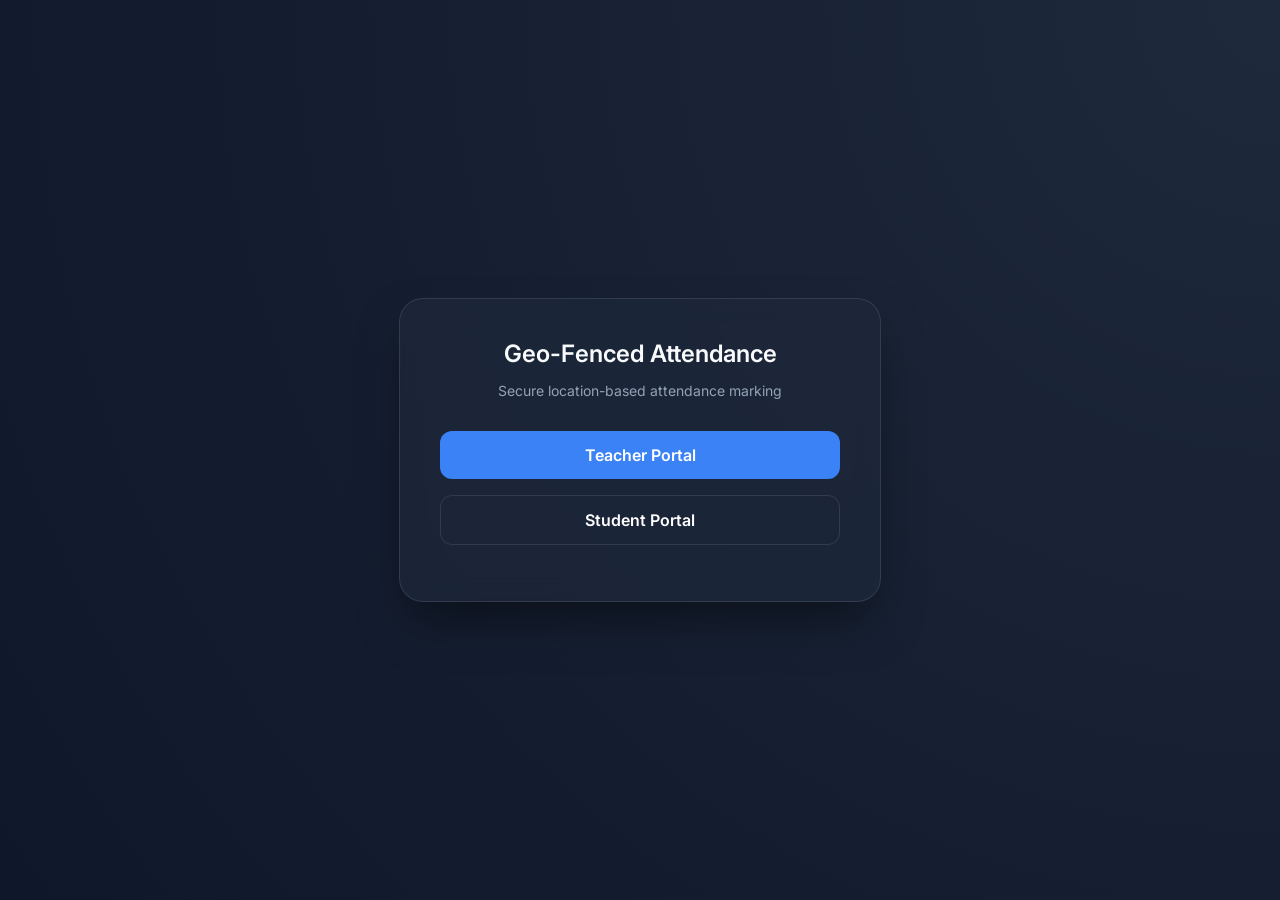
==== index.html @ 4d77c591 "Add files via upload Initial comment" ====
<!DOCTYPE html>
<html lang="en">
<head>
    <meta charset="UTF-8">
    <meta name="viewport" content="width=device-width, initial-scale=1.0">
    <title>Attendance System</title>
    <link rel="stylesheet" href="styles.css">
</head>
<body>
    <div class="container">
        <h1>Geo-Fenced Attendance</h1>
        <p class="subtitle">Secure location-based attendance marking</p>
        
        <a href="teacher.html" class="btn">Teacher Portal</a>
        <a href="student.html" class="btn btn-secondary">Student Portal</a>
    </div>
</body>
</html>
---- styles.css ----
/* c:\project-mewto\styles.css */
@import url('https://fonts.googleapis.com/css2?family=Inter:wght@300;400;600&display=swap');

:root {
    --bg-color: #0f172a;
    --text-color: #f8fafc;
    --primary: #3b82f6;
    --primary-hover: #2563eb;
    --success: #10b981;
    --danger: #ef4444;
    --card-bg: rgba(30, 41, 59, 0.7);
    --border: rgba(255, 255, 255, 0.1);
}

body {
    margin: 0;
    padding: 0;
    font-family: 'Inter', sans-serif;
    background-color: var(--bg-color);
    color: var(--text-color);
    display: flex;
    justify-content: center;
    align-items: center;
    min-height: 100vh;
    background-image: radial-gradient(circle at top right, #1e293b, #0f172a);
}

.container {
    background: var(--card-bg);
    backdrop-filter: blur(12px);
    -webkit-backdrop-filter: blur(12px);
    border: 1px solid var(--border);
    border-radius: 24px;
    padding: 40px;
    width: 90%;
    max-width: 400px;
    box-shadow: 0 25px 50px -12px rgba(0, 0, 0, 0.5);
    text-align: center;
    animation: fadeIn 0.5s ease-out;
}

@keyframes fadeIn {
    from { opacity: 0; transform: translateY(20px); }
    to { opacity: 1; transform: translateY(0); }
}

h1 {
    margin-top: 0;
    font-size: 24px;
    font-weight: 600;
    margin-bottom: 8px;
}

p.subtitle {
    color: #94a3b8;
    font-size: 14px;
    margin-bottom: 32px;
}

.btn {
    display: block;
    width: 100%;
    padding: 14px;
    margin-bottom: 16px;
    background-color: var(--primary);
    color: white;
    border: none;
    border-radius: 12px;
    font-size: 16px;
    font-weight: 600;
    cursor: pointer;
    transition: all 0.2s;
    text-decoration: none;
    box-sizing: border-box;
}

.btn:hover {
    background-color: var(--primary-hover);
    transform: translateY(-2px);
}

.btn-secondary {
    background-color: transparent;
    border: 1px solid var(--border);
}

.btn-secondary:hover {
    background-color: rgba(255, 255, 255, 0.05);
}

#qr-container {
    margin: 32px auto;
    padding: 16px;
    background: white;
    border-radius: 16px;
    display: inline-block;
}

#qr-container canvas {
    border-radius: 8px;
}

#reader {
    width: 100%;
    border-radius: 16px;
    overflow: hidden;
    margin-bottom: 24px;
    border: 1px solid var(--border);
}

.status-message {
    padding: 16px;
    border-radius: 12px;
    margin-top: 16px;
    font-weight: 600;
    display: none;
}

.status-success {
    display: block;
    background-color: rgba(16, 185, 129, 0.2);
    color: var(--success);
    border: 1px solid rgba(16, 185, 129, 0.3);
}

.status-error {
    display: block;
    background-color: rgba(239, 68, 68, 0.2);
    color: var(--danger);
    border: 1px solid rgba(239, 68, 68, 0.3);
}

.loader {
    border: 3px solid rgba(255,255,255,0.1);
    border-top: 3px solid var(--primary);
    border-radius: 50%;
    width: 24px;
    height: 24px;
    animation: spin 1s linear infinite;
    margin: 0 auto;
    display: none;
}

@keyframes spin {
    0% { transform: rotate(0deg); }
    100% { transform: rotate(360deg); }
}

.nav-link {
    color: #94a3b8;
    text-decoration: none;
    font-size: 14px;
    margin-top: 24px;
    display: inline-block;
    transition: color 0.2s;
}

.nav-link:hover {
    color: white;
}
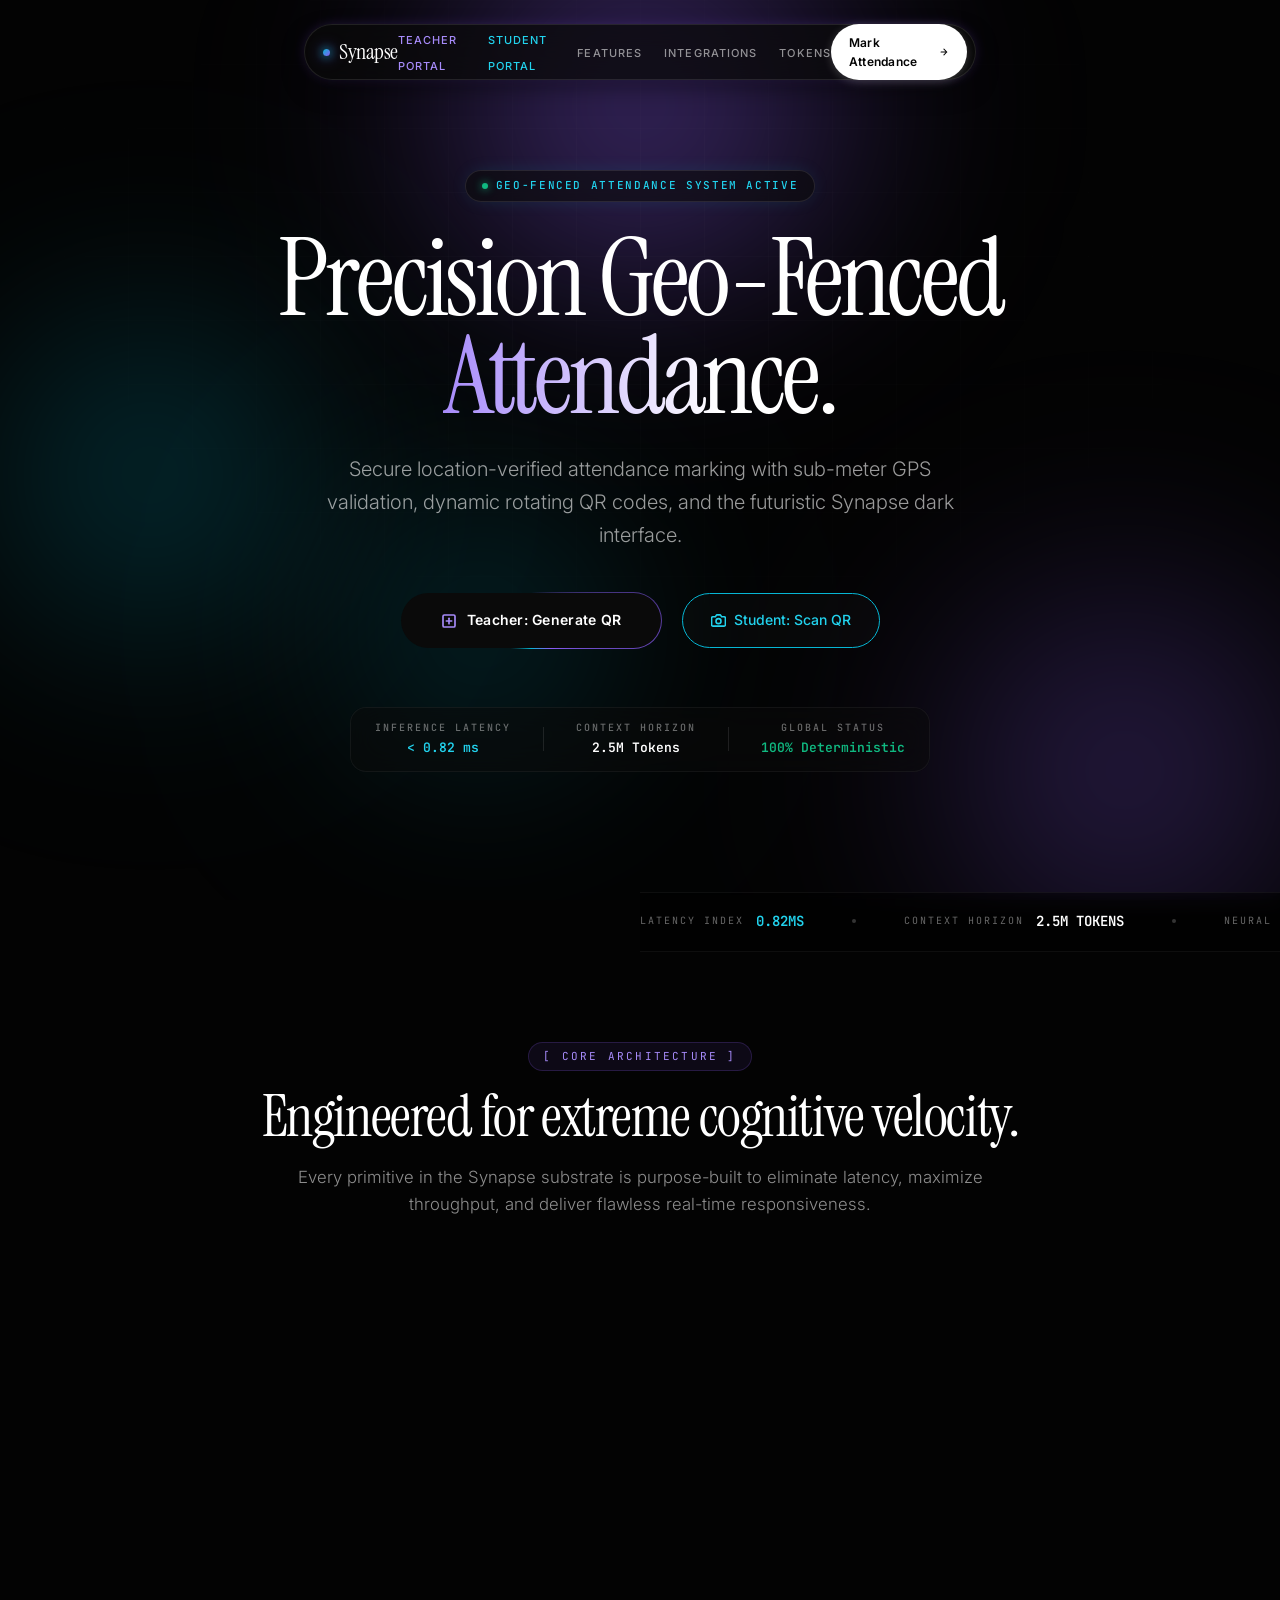
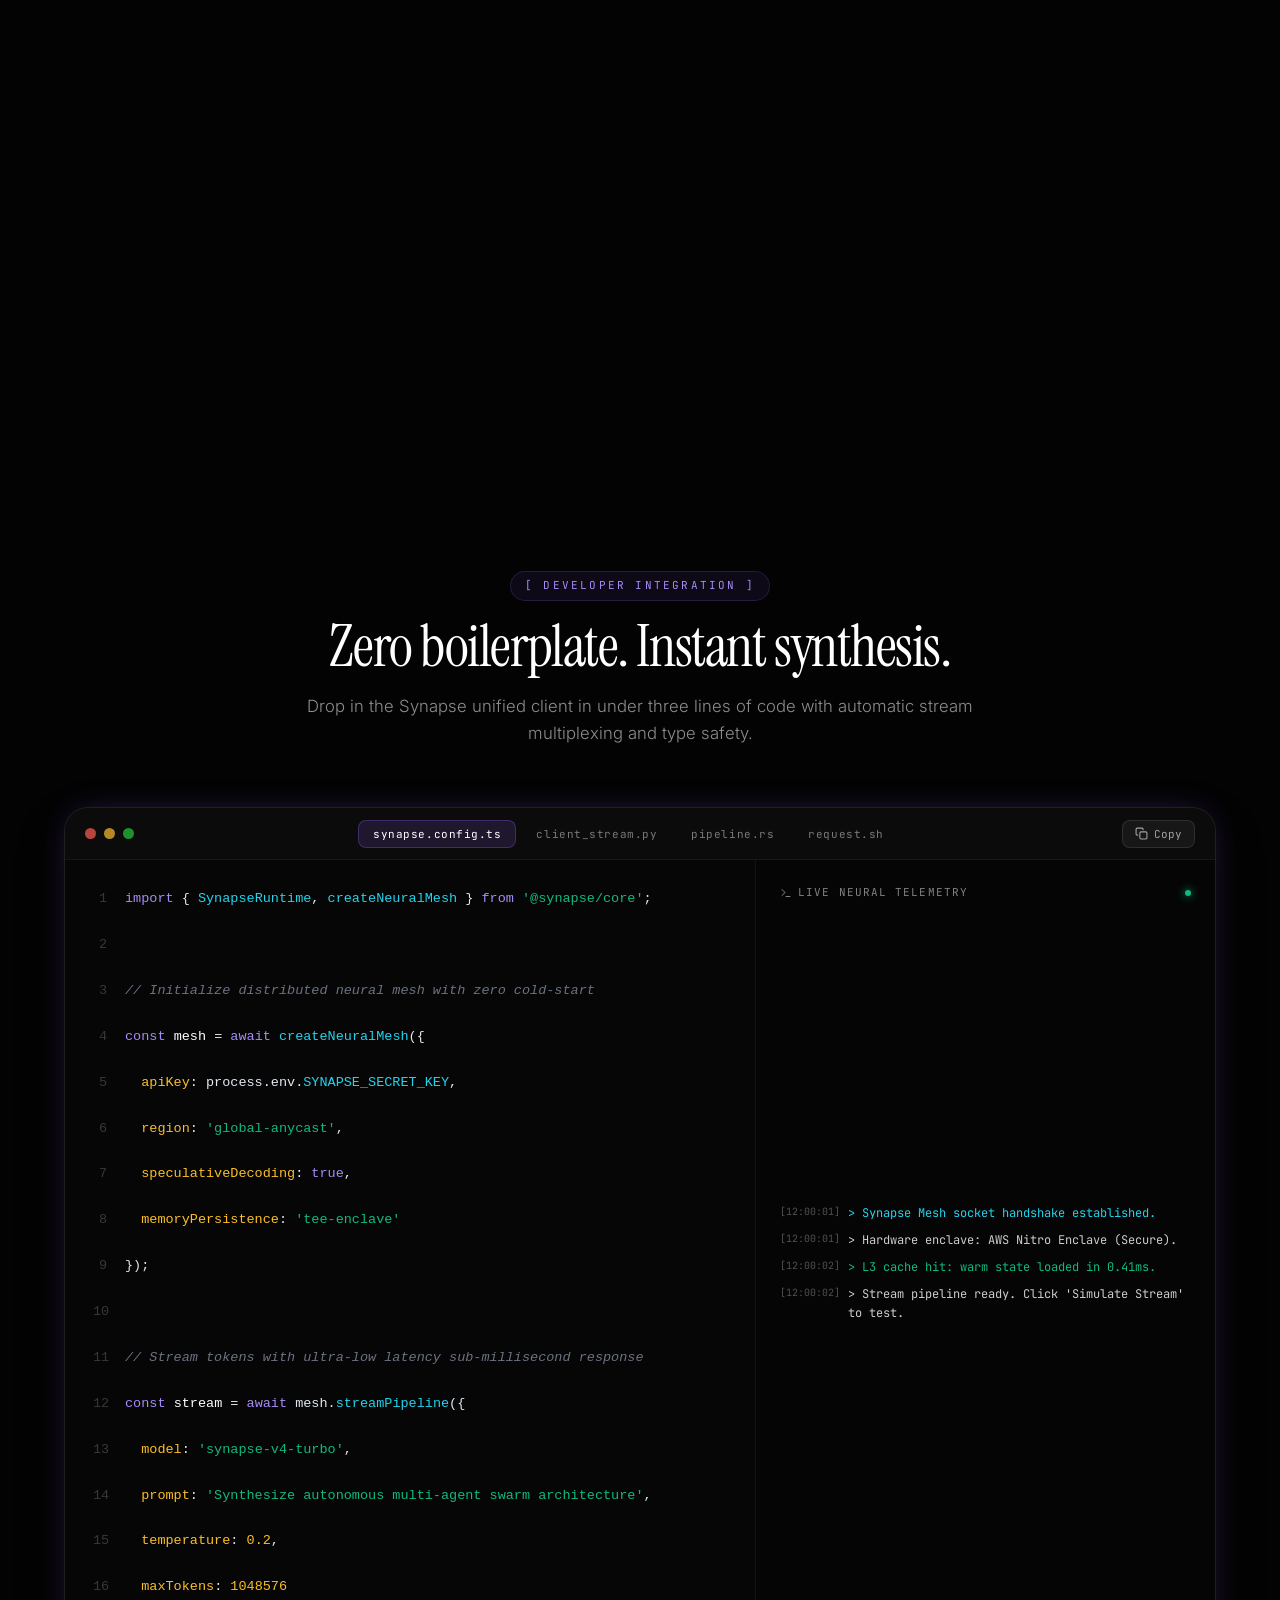
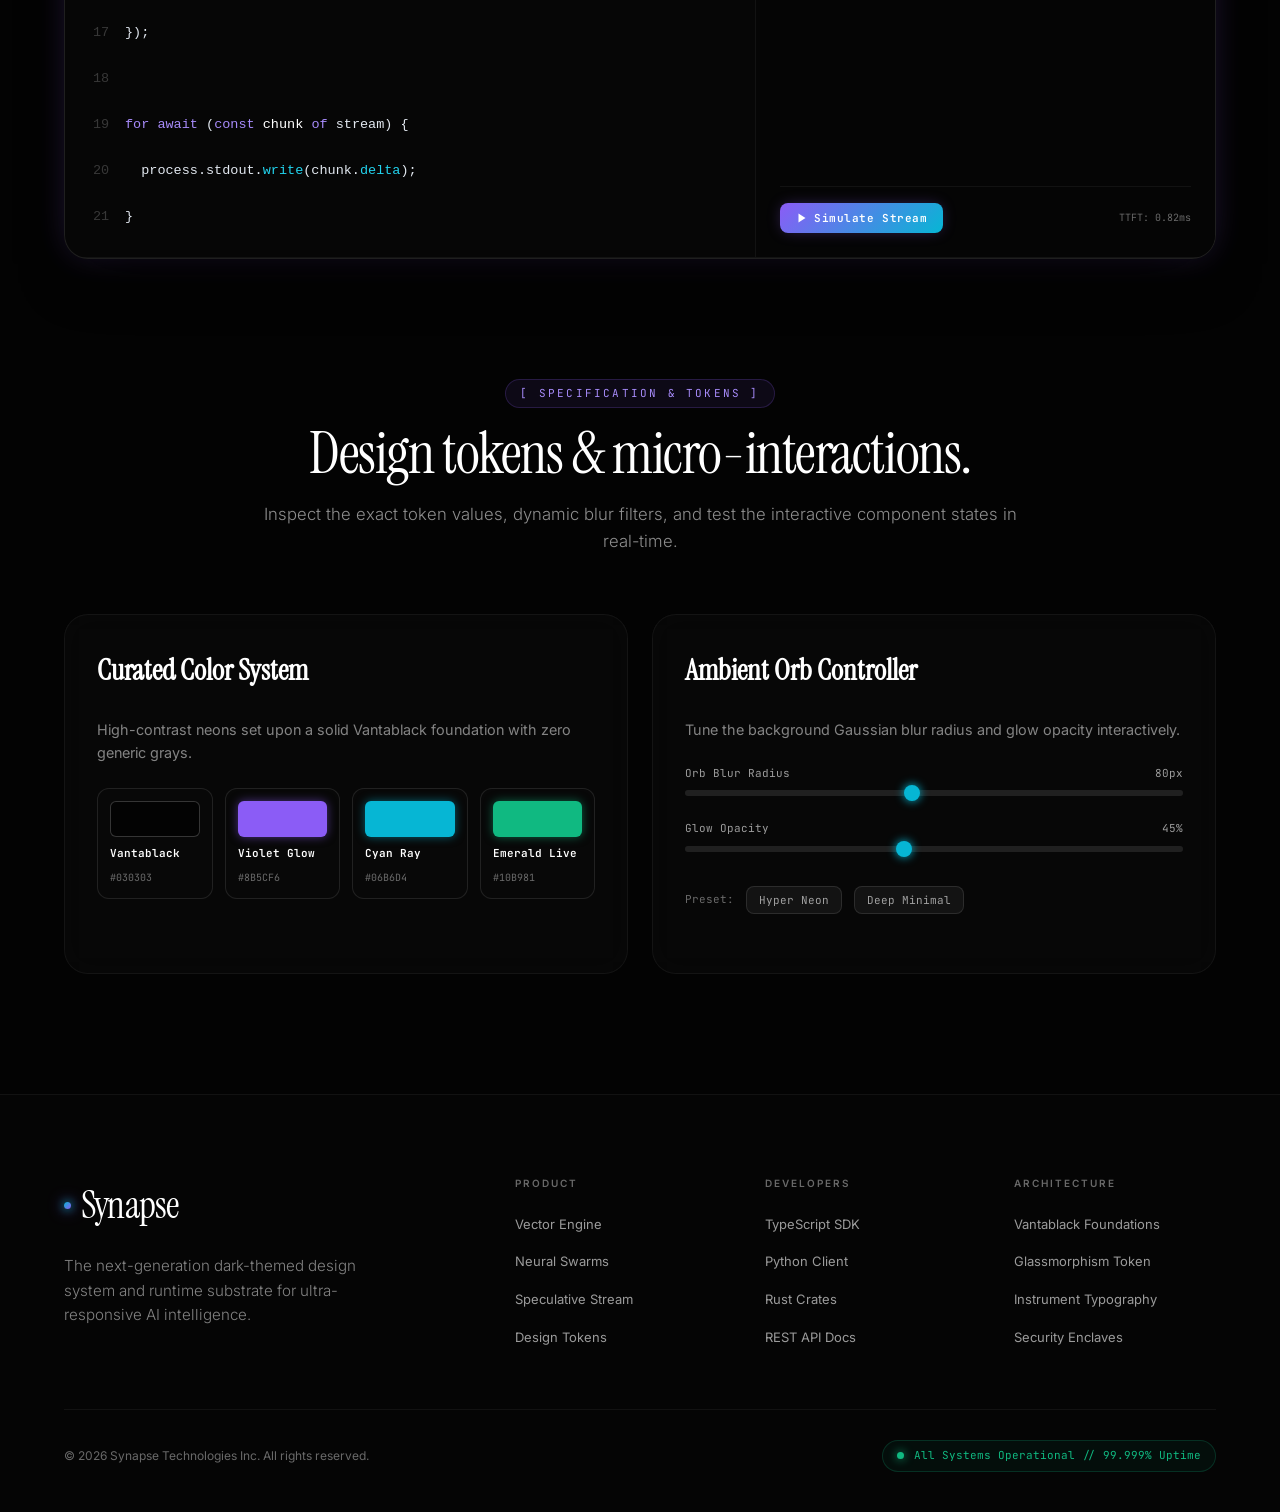
==== commit f7bbbac5: "Refactorization of the app" ====
--- a/index.html
+++ b/index.html
@@ -1,18 +1,695 @@
 <!DOCTYPE html>
 <html lang="en">
 <head>
-    <meta charset="UTF-8">
-    <meta name="viewport" content="width=device-width, initial-scale=1.0">
-    <title>Attendance System</title>
-    <link rel="stylesheet" href="styles.css">
+  <meta charset="UTF-8">
+  <meta name="viewport" content="width=device-width, initial-scale=1.0">
+  <meta name="description" content="Synapse - A futuristic dark-themed neural design system with editorial typography, floating ambient orbs, and neon micro-interactions.">
+  <title>Synapse // Next-Gen Neural Interface System</title>
+  
+  <!-- Preconnect to Google Fonts -->
+  <link rel="preconnect" href="https://fonts.googleapis.com">
+  <link rel="preconnect" href="https://fonts.gstatic.com" crossorigin>
+  <link href="https://fonts.googleapis.com/css2?family=Instrument+Serif:ital@0;1&family=Inter:wght@300;400;500;600;700&family=JetBrains+Mono:ital,wght@0,400;0,500;0,600;1,400&display=swap" rel="stylesheet">
+  
+  <link rel="stylesheet" href="styles.css">
 </head>
 <body>
-    <div class="container">
-        <h1>Geo-Fenced Attendance</h1>
-        <p class="subtitle">Secure location-based attendance marking</p>
-        
-        <a href="teacher.html" class="btn">Teacher Portal</a>
-        <a href="student.html" class="btn btn-secondary">Student Portal</a>
+
+  <!-- =========================================================================
+       Ambient Floating Canvas & Glowing Orbs
+       ========================================================================= -->
+  <div class="ambient-canvas" aria-hidden="true">
+    <div class="ambient-grid"></div>
+    <div class="orb orb-violet-top" id="orbVioletTop"></div>
+    <div class="orb orb-cyan-left" id="orbCyanLeft"></div>
+    <div class="orb orb-violet-right" id="orbVioletRight"></div>
+    <div class="orb orb-cyan-bottom" id="orbCyanBottom"></div>
+  </div>
+
+  <!-- =========================================================================
+       Fixed Glass Navigation Pill (Width: 95% max-width 672px, top-6, left-1/2)
+       ========================================================================= -->
+  <header class="nav-container" id="navContainer">
+    <nav class="nav-pill" aria-label="Main Navigation">
+      <!-- Left-aligned Logo -->
+      <a href="#hero" class="nav-logo" id="navLogo">
+        <span class="nav-logo-dot" aria-hidden="true"></span>
+        <span class="nav-logo-text">Synapse</span>
+      </a>
+
+      <!-- Center-aligned Links -->
+      <ul class="nav-links" id="navLinks">
+        <li><a href="teacher.html" class="nav-link" style="color: var(--accent-violet-light);">Teacher Portal</a></li>
+        <li><a href="student.html" class="nav-link" style="color: var(--accent-cyan-light);">Student Portal</a></li>
+        <li><a href="#features" class="nav-link">Features</a></li>
+        <li><a href="#code" class="nav-link">Integrations</a></li>
+        <li><a href="#playground" class="nav-link">Tokens</a></li>
+      </ul>
+
+      <!-- Right-aligned CTA -->
+      <a href="student.html" class="nav-cta-btn" id="navCta">
+        <span>Mark Attendance</span>
+        <svg width="12" height="12" viewBox="0 0 24 24" fill="none" stroke="currentColor" stroke-width="2.5" stroke-linecap="round" stroke-linejoin="round" aria-hidden="true">
+          <path d="M5 12h14M12 5l7 7-7 7"/>
+        </svg>
+      </a>
+
+      <!-- Mobile Toggle -->
+      <button class="mobile-toggle" id="mobileMenuBtn" aria-label="Toggle Navigation Menu">
+        <span></span>
+        <span></span>
+      </button>
+    </nav>
+  </header>
+
+  <!-- =========================================================================
+       Main Content Container
+       ========================================================================= -->
+  <main class="page-wrapper">
+
+    <!-- HERO SECTION -->
+    <section class="section-container hero-section" id="hero">
+      <!-- Staggered Entry Item 1: Announcement Badge -->
+      <div class="hero-badge stagger-item stagger-1" id="heroBadge">
+        <span class="pulse-emerald" aria-hidden="true"></span>
+        <span>Geo-Fenced Attendance System Active</span>
+      </div>
+
+      <!-- Staggered Entry Item 2: Massive Editorial Heading -->
+      <h1 class="hero-heading stagger-item stagger-2">
+        Precision Geo-Fenced <span class="shimmer-text">Attendance.</span>
+      </h1>
+
+      <!-- Staggered Entry Item 3: Subtext -->
+      <p class="hero-subtext stagger-item stagger-3">
+        Secure location-verified attendance marking with sub-meter GPS validation, dynamic rotating QR codes, and the futuristic Synapse dark interface.
+      </p>
+
+      <!-- Staggered Entry Item 4: Interactive Actions -->
+      <div class="hero-actions stagger-item stagger-4">
+        <!-- Teacher Portal: Shiny Border Button with Conic Spinning Gradient -->
+        <a href="teacher.html" class="shiny-btn-container" id="heroPrimaryCta">
+          <div class="shiny-btn-content">
+            <svg width="16" height="16" viewBox="0 0 24 24" fill="none" stroke="currentColor" stroke-width="2.5" stroke-linecap="round" stroke-linejoin="round" style="color: var(--accent-violet-light);">
+              <rect x="3" y="3" width="18" height="18" rx="2" ry="2"></rect>
+              <line x1="8" y1="12" x2="16" y2="12"></line>
+              <line x1="12" y1="8" x2="12" y2="16"></line>
+            </svg>
+            <span>Teacher: Generate QR</span>
+          </div>
+        </a>
+
+        <!-- Student Portal: Secondary Action -->
+        <a href="student.html" class="secondary-link" id="heroStudentLink" style="border-color: var(--accent-cyan); color: var(--accent-cyan-light);">
+          <svg width="15" height="15" viewBox="0 0 24 24" fill="none" stroke="currentColor" stroke-width="2.5" stroke-linecap="round" stroke-linejoin="round">
+            <path d="M23 19a2 2 0 0 1-2 2H3a2 2 0 0 1-2-2V8a2 2 0 0 1 2-2h4l2-3h6l2 3h4a2 2 0 0 1 2 2z"></path>
+            <circle cx="12" cy="13" r="4"></circle>
+          </svg>
+          <span>Student: Scan QR</span>
+        </a>
+      </div>
+
+      <!-- Staggered Entry Item 5: Quick Specs Row -->
+      <div class="hero-specs-strip stagger-item stagger-5">
+        <div class="spec-item">
+          <span class="spec-label">Inference Latency</span>
+          <span class="spec-val" style="color: var(--accent-cyan-light);">< 0.82 ms</span>
+        </div>
+        <div class="spec-divider"></div>
+        <div class="spec-item">
+          <span class="spec-label">Context Horizon</span>
+          <span class="spec-val">2.5M Tokens</span>
+        </div>
+        <div class="spec-divider"></div>
+        <div class="spec-item">
+          <span class="spec-label">Global Status</span>
+          <span class="spec-val" style="color: var(--accent-emerald);">100% Deterministic</span>
+        </div>
+      </div>
+    </section>
+
+    <!-- METRICS TICKER SECTION (Full width infinite horizontal scroll, 40s linear loop) -->
+    <section class="ticker-section" id="metricsTicker" aria-label="Live System Telemetry">
+      <div class="ticker-track">
+        <!-- Group 1 -->
+        <div class="ticker-group">
+          <div class="ticker-item">
+            <span class="ticker-label">LATENCY INDEX</span>
+            <span class="ticker-value cyan">0.82MS</span>
+          </div>
+          <div class="ticker-sep"></div>
+          <div class="ticker-item">
+            <span class="ticker-label">CONTEXT HORIZON</span>
+            <span class="ticker-value">2.5M TOKENS</span>
+          </div>
+          <div class="ticker-sep"></div>
+          <div class="ticker-item">
+            <span class="ticker-label">NEURAL NODES</span>
+            <span class="ticker-value violet">48,920 ACTIVE</span>
+          </div>
+          <div class="ticker-sep"></div>
+          <div class="ticker-item">
+            <span class="ticker-label">COLD-START</span>
+            <span class="ticker-value emerald">0.00MS (ZERO)</span>
+          </div>
+          <div class="ticker-sep"></div>
+          <div class="ticker-item">
+            <span class="ticker-label">GLOBAL POPs</span>
+            <span class="ticker-value">34 REGIONS</span>
+          </div>
+          <div class="ticker-sep"></div>
+          <div class="ticker-item">
+            <span class="ticker-label">CRYPTOGRAPHIC AUDIT</span>
+            <span class="ticker-value emerald">ISO-27001 SECURE</span>
+          </div>
+          <div class="ticker-sep"></div>
+          <div class="ticker-item">
+            <span class="ticker-label">THROUGHPUT PEAK</span>
+            <span class="ticker-value cyan">4.8 TB/S</span>
+          </div>
+          <div class="ticker-sep"></div>
+          <div class="ticker-item">
+            <span class="ticker-label">ENERGY EFFICIENCY</span>
+            <span class="ticker-value">99.4% NEUTRAL</span>
+          </div>
+          <div class="ticker-sep"></div>
+        </div>
+
+        <!-- Group 2 (Duplicate for seamless continuous loop) -->
+        <div class="ticker-group" aria-hidden="true">
+          <div class="ticker-item">
+            <span class="ticker-label">LATENCY INDEX</span>
+            <span class="ticker-value cyan">0.82MS</span>
+          </div>
+          <div class="ticker-sep"></div>
+          <div class="ticker-item">
+            <span class="ticker-label">CONTEXT HORIZON</span>
+            <span class="ticker-value">2.5M TOKENS</span>
+          </div>
+          <div class="ticker-sep"></div>
+          <div class="ticker-item">
+            <span class="ticker-label">NEURAL NODES</span>
+            <span class="ticker-value violet">48,920 ACTIVE</span>
+          </div>
+          <div class="ticker-sep"></div>
+          <div class="ticker-item">
+            <span class="ticker-label">COLD-START</span>
+            <span class="ticker-value emerald">0.00MS (ZERO)</span>
+          </div>
+          <div class="ticker-sep"></div>
+          <div class="ticker-item">
+            <span class="ticker-label">GLOBAL POPs</span>
+            <span class="ticker-value">34 REGIONS</span>
+          </div>
+          <div class="ticker-sep"></div>
+          <div class="ticker-item">
+            <span class="ticker-label">CRYPTOGRAPHIC AUDIT</span>
+            <span class="ticker-value emerald">ISO-27001 SECURE</span>
+          </div>
+          <div class="ticker-sep"></div>
+          <div class="ticker-item">
+            <span class="ticker-label">THROUGHPUT PEAK</span>
+            <span class="ticker-value cyan">4.8 TB/S</span>
+          </div>
+          <div class="ticker-sep"></div>
+          <div class="ticker-item">
+            <span class="ticker-label">ENERGY EFFICIENCY</span>
+            <span class="ticker-value">99.4% NEUTRAL</span>
+          </div>
+          <div class="ticker-sep"></div>
+        </div>
+      </div>
+    </section>
+
+    <!-- FEATURE GRID (3-Column Grid of Cards with Scroll-Reveal & Hover Lift) -->
+    <section class="section-container feature-section" id="features">
+      <div class="section-header-block">
+        <span class="section-tag">[ CORE ARCHITECTURE ]</span>
+        <h2 class="section-title">Engineered for extreme cognitive velocity.</h2>
+        <p class="section-desc">
+          Every primitive in the Synapse substrate is purpose-built to eliminate latency, maximize throughput, and deliver flawless real-time responsiveness.
+        </p>
+      </div>
+
+      <div class="feature-grid">
+        <!-- Feature Card 1 -->
+        <article class="feature-card" data-card="1">
+          <div class="feature-card-glow" aria-hidden="true"></div>
+          <div>
+            <div class="feature-icon-box" aria-hidden="true">
+              <svg width="24" height="24" viewBox="0 0 24 24" fill="none" stroke="currentColor" stroke-width="2" stroke-linecap="round" stroke-linejoin="round">
+                <polygon points="12 2 2 7 12 12 22 7 12 2"></polygon>
+                <polyline points="2 17 12 22 22 17"></polyline>
+                <polyline points="2 12 12 17 22 12"></polyline>
+              </svg>
+            </div>
+            <h3 class="feature-card-title">Neural Vector Engine</h3>
+            <p class="feature-card-desc">
+              Hyper-dimensional vector indexing with hardware-fused SIMD kernels, guaranteeing sub-millisecond nearest neighbor retrieval at billions scale.
+            </p>
+          </div>
+          <div class="card-micro-widget">
+            <span class="widget-label">Index Latency</span>
+            <div class="widget-value">
+              <span id="cardWidgetVal1">0.42 ms</span>
+              <div class="sparkline-bar" aria-hidden="true">
+                <span style="height: 6px;"></span>
+                <span style="height: 14px;"></span>
+                <span style="height: 9px;"></span>
+                <span style="height: 16px;"></span>
+              </div>
+            </div>
+          </div>
+        </article>
+
+        <!-- Feature Card 2 -->
+        <article class="feature-card" data-card="2">
+          <div class="feature-card-glow" aria-hidden="true"></div>
+          <div>
+            <div class="feature-icon-box cyan-tint" aria-hidden="true">
+              <svg width="24" height="24" viewBox="0 0 24 24" fill="none" stroke="currentColor" stroke-width="2" stroke-linecap="round" stroke-linejoin="round">
+                <path d="M13 2L3 14h9l-1 8 10-12h-9l1-8z"></path>
+              </svg>
+            </div>
+            <h3 class="feature-card-title">Deterministic Cold-Starts</h3>
+            <p class="feature-card-desc">
+              Memory snapshots are dynamically warm-restored into L3 cache before request arrival, eradicating cold-start overhead completely.
+            </p>
+          </div>
+          <div class="card-micro-widget">
+            <span class="widget-label">Warm Restore</span>
+            <div class="widget-value" style="color: var(--accent-emerald);">
+              <span>0.00 ms (Zero)</span>
+              <span class="pulse-emerald" style="display:inline-block;" aria-hidden="true"></span>
+            </div>
+          </div>
+        </article>
+
+        <!-- Feature Card 3 -->
+        <article class="feature-card" data-card="3">
+          <div class="feature-card-glow" aria-hidden="true"></div>
+          <div>
+            <div class="feature-icon-box" aria-hidden="true">
+              <svg width="24" height="24" viewBox="0 0 24 24" fill="none" stroke="currentColor" stroke-width="2" stroke-linecap="round" stroke-linejoin="round">
+                <circle cx="18" cy="5" r="3"></circle>
+                <circle cx="6" cy="12" r="3"></circle>
+                <circle cx="18" cy="19" r="3"></circle>
+                <line x1="8.59" y1="13.51" x2="15.42" y2="17.49"></line>
+                <line x1="15.41" y1="6.51" x2="8.59" y2="10.49"></line>
+              </svg>
+            </div>
+            <h3 class="feature-card-title">Autonomous Swarms</h3>
+            <p class="feature-card-desc">
+              Multi-agent orchestration primitives with consensus verification, structured tool dispatching, and dynamic DAG self-healing.
+            </p>
+          </div>
+          <div class="card-micro-widget">
+            <span class="widget-label">Consensus Epoch</span>
+            <div class="widget-value">
+              <span>99.98% Synced</span>
+              <svg width="14" height="14" viewBox="0 0 24 24" fill="none" stroke="currentColor" stroke-width="2"><polyline points="20 6 9 17 4 12"></polyline></svg>
+            </div>
+          </div>
+        </article>
+
+        <!-- Feature Card 4 -->
+        <article class="feature-card" data-card="4">
+          <div class="feature-card-glow" aria-hidden="true"></div>
+          <div>
+            <div class="feature-icon-box cyan-tint" aria-hidden="true">
+              <svg width="24" height="24" viewBox="0 0 24 24" fill="none" stroke="currentColor" stroke-width="2" stroke-linecap="round" stroke-linejoin="round">
+                <rect x="2" y="2" width="20" height="8" rx="2" ry="2"></rect>
+                <rect x="2" y="14" width="20" height="8" rx="2" ry="2"></rect>
+                <line x1="6" y1="6" x2="6.01" y2="6"></line>
+                <line x1="6" y1="18" x2="6.01" y2="18"></line>
+              </svg>
+            </div>
+            <h3 class="feature-card-title">Distributed Memory</h3>
+            <p class="feature-card-desc">
+              Contextual KV caches distributed globally across edge PoPs with automatic coherence invalidation and atomic state checkpointing.
+            </p>
+          </div>
+          <div class="card-micro-widget">
+            <span class="widget-label">Cache Hit Ratio</span>
+            <div class="widget-value" style="color: var(--accent-cyan-light);">
+              <span>99.4% Global</span>
+            </div>
+          </div>
+        </article>
+
+        <!-- Feature Card 5 -->
+        <article class="feature-card" data-card="5">
+          <div class="feature-card-glow" aria-hidden="true"></div>
+          <div>
+            <div class="feature-icon-box emerald-tint" aria-hidden="true">
+              <svg width="24" height="24" viewBox="0 0 24 24" fill="none" stroke="currentColor" stroke-width="2" stroke-linecap="round" stroke-linejoin="round">
+                <path d="M12 22s8-4 8-10V5l-8-3-8 3v7c0 6 8 10 8 10z"></path>
+              </svg>
+            </div>
+            <h3 class="feature-card-title">Zero-Knowledge Mesh</h3>
+            <p class="feature-card-desc">
+              Hardware-isolated confidential compute enclaves (TEE) ensuring end-to-end encrypted model weight evaluation and zero-retention privacy.
+            </p>
+          </div>
+          <div class="card-micro-widget">
+            <span class="widget-label">Enclave Audit</span>
+            <div class="widget-value" style="color: var(--accent-emerald);">
+              <span>TEE Active</span>
+            </div>
+          </div>
+        </article>
+
+        <!-- Feature Card 6 -->
+        <article class="feature-card" data-card="6">
+          <div class="feature-card-glow" aria-hidden="true"></div>
+          <div>
+            <div class="feature-icon-box" aria-hidden="true">
+              <svg width="24" height="24" viewBox="0 0 24 24" fill="none" stroke="currentColor" stroke-width="2" stroke-linecap="round" stroke-linejoin="round">
+                <circle cx="12" cy="12" r="10"></circle>
+                <path d="M8 14s1.5 2 4 2 4-2 4-2"></path>
+                <line x1="9" y1="9" x2="9.01" y2="9"></line>
+                <line x1="15" y1="9" x2="15.01" y2="9"></line>
+              </svg>
+            </div>
+            <h3 class="feature-card-title">Adaptive Speculation</h3>
+            <p class="feature-card-desc">
+              Dynamic multi-draft speculative decoding pipelines achieving 3.8x higher throughput on standard consumer and cloud tensor accelerators.
+            </p>
+          </div>
+          <div class="card-micro-widget">
+            <span class="widget-label">Speedup Factor</span>
+            <div class="widget-value" style="color: var(--accent-violet-light);">
+              <span>3.8x Acceleration</span>
+            </div>
+          </div>
+        </article>
+      </div>
+    </section>
+
+    <!-- CODE INTEGRATION BLOCK (Dark IDE-style Window with Syntax Highlighting & Runner) -->
+    <section class="section-container code-section" id="code">
+      <div class="section-header-block">
+        <span class="section-tag">[ DEVELOPER INTEGRATION ]</span>
+        <h2 class="section-title">Zero boilerplate. Instant synthesis.</h2>
+        <p class="section-desc">
+          Drop in the Synapse unified client in under three lines of code with automatic stream multiplexing and type safety.
+        </p>
+      </div>
+
+      <div class="ide-window">
+        <!-- IDE Toolbar -->
+        <div class="ide-toolbar">
+          <!-- 3 Decorative Window Controls -->
+          <div class="ide-controls" aria-hidden="true">
+            <div class="ide-dot ide-dot-red"></div>
+            <div class="ide-dot ide-dot-yellow"></div>
+            <div class="ide-dot ide-dot-green"></div>
+          </div>
+
+          <!-- Code Language Tabs -->
+          <div class="ide-tabs" role="tablist">
+            <button class="ide-tab-btn active" data-lang="typescript" role="tab" aria-selected="true">synapse.config.ts</button>
+            <button class="ide-tab-btn" data-lang="python" role="tab" aria-selected="false">client_stream.py</button>
+            <button class="ide-tab-btn" data-lang="rust" role="tab" aria-selected="false">pipeline.rs</button>
+            <button class="ide-tab-btn" data-lang="curl" role="tab" aria-selected="false">request.sh</button>
+          </div>
+
+          <!-- Actions -->
+          <div class="ide-actions">
+            <button class="copy-btn" id="copyCodeBtn" aria-label="Copy code to clipboard">
+              <svg width="13" height="13" viewBox="0 0 24 24" fill="none" stroke="currentColor" stroke-width="2" stroke-linecap="round" stroke-linejoin="round" aria-hidden="true">
+                <rect x="9" y="9" width="13" height="13" rx="2" ry="2"></rect>
+                <path d="M5 15H4a2 2 0 0 1-2-2V4a2 2 0 0 1 2-2h9a2 2 0 0 1 2 2v1"></path>
+              </svg>
+              <span id="copyBtnText">Copy</span>
+            </button>
+          </div>
+        </div>
+
+        <!-- IDE Main Body (Code Editor + Interactive Stream Terminal) -->
+        <div class="ide-body">
+          <!-- Code Block with Syntax Highlighting -->
+          <div class="code-container" id="codeEditorArea">
+            <!-- TypeScript Snippet (Default) -->
+            <pre class="code-snippet-pane" id="snippet-typescript"><code><div class="code-line"><span class="line-num">1</span><span class="code-content"><span class="syn-violet">import</span> { <span class="syn-cyan">SynapseRuntime</span>, <span class="syn-cyan">createNeuralMesh</span> } <span class="syn-violet">from</span> <span class="syn-emerald">'@synapse/core'</span>;</span></div>
+<div class="code-line"><span class="line-num">2</span><span class="code-content"></span></div>
+<div class="code-line"><span class="line-num">3</span><span class="code-content"><span class="syn-grey">// Initialize distributed neural mesh with zero cold-start</span></span></div>
+<div class="code-line"><span class="line-num">4</span><span class="code-content"><span class="syn-violet">const</span> <span class="syn-white">mesh</span> = <span class="syn-violet">await</span> <span class="syn-cyan">createNeuralMesh</span>({</span></div>
+<div class="code-line"><span class="line-num">5</span><span class="code-content">  <span class="syn-amber">apiKey</span>: process.env.<span class="syn-cyan">SYNAPSE_SECRET_KEY</span>,</span></div>
+<div class="code-line"><span class="line-num">6</span><span class="code-content">  <span class="syn-amber">region</span>: <span class="syn-emerald">'global-anycast'</span>,</span></div>
+<div class="code-line"><span class="line-num">7</span><span class="code-content">  <span class="syn-amber">speculativeDecoding</span>: <span class="syn-violet">true</span>,</span></div>
+<div class="code-line"><span class="line-num">8</span><span class="code-content">  <span class="syn-amber">memoryPersistence</span>: <span class="syn-emerald">'tee-enclave'</span></span></div>
+<div class="code-line"><span class="line-num">9</span><span class="code-content">});</span></div>
+<div class="code-line"><span class="line-num">10</span><span class="code-content"></span></div>
+<div class="code-line"><span class="line-num">11</span><span class="code-content"><span class="syn-grey">// Stream tokens with ultra-low latency sub-millisecond response</span></span></div>
+<div class="code-line"><span class="line-num">12</span><span class="code-content"><span class="syn-violet">const</span> <span class="syn-white">stream</span> = <span class="syn-violet">await</span> mesh.<span class="syn-cyan">streamPipeline</span>({</span></div>
+<div class="code-line"><span class="line-num">13</span><span class="code-content">  <span class="syn-amber">model</span>: <span class="syn-emerald">'synapse-v4-turbo'</span>,</span></div>
+<div class="code-line"><span class="line-num">14</span><span class="code-content">  <span class="syn-amber">prompt</span>: <span class="syn-emerald">'Synthesize autonomous multi-agent swarm architecture'</span>,</span></div>
+<div class="code-line"><span class="line-num">15</span><span class="code-content">  <span class="syn-amber">temperature</span>: <span class="syn-amber">0.2</span>,</span></div>
+<div class="code-line"><span class="line-num">16</span><span class="code-content">  <span class="syn-amber">maxTokens</span>: <span class="syn-amber">1048576</span></span></div>
+<div class="code-line"><span class="line-num">17</span><span class="code-content">});</span></div>
+<div class="code-line"><span class="line-num">18</span><span class="code-content"></span></div>
+<div class="code-line"><span class="line-num">19</span><span class="code-content"><span class="syn-violet">for await</span> (<span class="syn-violet">const</span> <span class="syn-white">chunk</span> <span class="syn-violet">of</span> stream) {</span></div>
+<div class="code-line"><span class="line-num">20</span><span class="code-content">  process.stdout.<span class="syn-cyan">write</span>(chunk.<span class="syn-cyan">delta</span>);</span></div>
+<div class="code-line"><span class="line-num">21</span><span class="code-content">}</span></div></code></pre>
+
+            <!-- Python Snippet -->
+            <pre class="code-snippet-pane" id="snippet-python" style="display:none;"><code><div class="code-line"><span class="line-num">1</span><span class="code-content"><span class="syn-violet">import</span> asyncio</span></div>
+<div class="code-line"><span class="line-num">2</span><span class="code-content"><span class="syn-violet">from</span> synapse <span class="syn-violet">import</span> <span class="syn-cyan">SynapseClient</span></span></div>
+<div class="code-line"><span class="line-num">3</span><span class="code-content"></span></div>
+<div class="code-line"><span class="line-num">4</span><span class="code-content"><span class="syn-grey"># Connect to confidential enclave</span></span></div>
+<div class="code-line"><span class="line-num">5</span><span class="code-content">client = <span class="syn-cyan">SynapseClient</span>(</span></div>
+<div class="code-line"><span class="line-num">6</span><span class="code-content">    api_key=<span class="syn-emerald">"syn_live_994a8f90c"</span>,</span></div>
+<div class="code-line"><span class="line-num">7</span><span class="code-content">    enable_speculation=<span class="syn-violet">True</span></span></div>
+<div class="code-line"><span class="line-num">8</span><span class="code-content">)</span></div>
+<div class="code-line"><span class="line-num">9</span><span class="code-content"></span></div>
+<div class="code-line"><span class="line-num">10</span><span class="code-content"><span class="syn-violet">async def</span> <span class="syn-cyan">main</span>():</span></div>
+<div class="code-line"><span class="line-num">11</span><span class="code-content">    response = <span class="syn-violet">await</span> client.stream(</span></div>
+<div class="code-line"><span class="line-num">12</span><span class="code-content">        model=<span class="syn-emerald">"synapse-v4-turbo"</span>,</span></div>
+<div class="code-line"><span class="line-num">13</span><span class="code-content">        prompt=<span class="syn-emerald">"Execute distributed consensus loop"</span></span></div>
+<div class="code-line"><span class="line-num">14</span><span class="code-content">    )</span></div>
+<div class="code-line"><span class="line-num">15</span><span class="code-content">    <span class="syn-violet">async for</span> token <span class="syn-violet">in</span> response:</span></div>
+<div class="code-line"><span class="line-num">16</span><span class="code-content">        print(token.text, end=<span class="syn-emerald">""</span>, flush=<span class="syn-violet">True</span>)</span></div>
+<div class="code-line"><span class="line-num">17</span><span class="code-content"></span></div>
+<div class="code-line"><span class="line-num">18</span><span class="code-content">asyncio.<span class="syn-cyan">run</span>(main())</span></div></code></pre>
+
+            <!-- Rust Snippet -->
+            <pre class="code-snippet-pane" id="snippet-rust" style="display:none;"><code><div class="code-line"><span class="line-num">1</span><span class="code-content"><span class="syn-violet">use</span> synapse_core::{<span class="syn-cyan">RuntimeConfig</span>, <span class="syn-cyan">MeshStream</span>};</span></div>
+<div class="code-line"><span class="line-num">2</span><span class="code-content"></span></div>
+<div class="code-line"><span class="line-num">3</span><span class="code-content"><span class="syn-violet">#[tokio::main]</span></span></div>
+<div class="code-line"><span class="line-num">4</span><span class="code-content"><span class="syn-violet">async fn</span> <span class="syn-cyan">main</span>() -> Result&lt;(), Box&lt;<span class="syn-violet">dyn</span> std::error::Error&gt;&gt; {</span></div>
+<div class="code-line"><span class="line-num">5</span><span class="code-content">    <span class="syn-violet">let</span> config = <span class="syn-cyan">RuntimeConfig::builder</span>()</span></div>
+<div class="code-line"><span class="line-num">6</span><span class="code-content">        .<span class="syn-cyan">with_zero_copy_simd</span>(<span class="syn-violet">true</span>)</span></div>
+<div class="code-line"><span class="line-num">7</span><span class="code-content">        .<span class="syn-cyan">build</span>()?;</span></div>
+<div class="code-line"><span class="line-num">8</span><span class="code-content"></span></div>
+<div class="code-line"><span class="line-num">9</span><span class="code-content">    <span class="syn-violet">let mut</span> stream = <span class="syn-cyan">MeshStream::connect</span>(config).<span class="syn-violet">await</span>?;</span></div>
+<div class="code-line"><span class="line-num">10</span><span class="code-content">    <span class="syn-violet">while let Some</span>(token) = stream.<span class="syn-cyan">next_token</span>().<span class="syn-violet">await</span> {</span></div>
+<div class="code-line"><span class="line-num">11</span><span class="code-content">        print!(<span class="syn-emerald">"{}"</span>, token);</span></div>
+<div class="code-line"><span class="line-num">12</span><span class="code-content">    }</span></div>
+<div class="code-line"><span class="line-num">13</span><span class="code-content">    Ok(())</span></div>
+<div class="code-line"><span class="line-num">14</span><span class="code-content">}</span></div></code></pre>
+
+            <!-- cURL Snippet -->
+            <pre class="code-snippet-pane" id="snippet-curl" style="display:none;"><code><div class="code-line"><span class="line-num">1</span><span class="code-content">curl -X POST https://api.synapse.network/v1/stream \</span></div>
+<div class="code-line"><span class="line-num">2</span><span class="code-content">  -H <span class="syn-emerald">"Authorization: Bearer $SYNAPSE_API_KEY"</span> \</span></div>
+<div class="code-line"><span class="line-num">3</span><span class="code-content">  -H <span class="syn-emerald">"Content-Type: application/json"</span> \</span></div>
+<div class="code-line"><span class="line-num">4</span><span class="code-content">  -d <span class="syn-emerald">'{</span></span></div>
+<div class="code-line"><span class="line-num">5</span><span class="code-content"><span class="syn-emerald">    "model": "synapse-v4-turbo",</span></span></div>
+<div class="code-line"><span class="line-num">6</span><span class="code-content"><span class="syn-emerald">    "stream": true,</span></span></div>
+<div class="code-line"><span class="line-num">7</span><span class="code-content"><span class="syn-emerald">    "messages": [{"role": "user", "content": "Deploy agent swarm"}]</span></span></div>
+<div class="code-line"><span class="line-num">8</span><span class="code-content"><span class="syn-emerald">  }'</span></span></div></code></pre>
+          </div>
+
+          <!-- Interactive Terminal Output Pane -->
+          <div class="ide-terminal-pane">
+            <div class="terminal-header">
+              <div class="terminal-title">
+                <svg width="12" height="12" viewBox="0 0 24 24" fill="none" stroke="currentColor" stroke-width="2" stroke-linecap="round" stroke-linejoin="round" aria-hidden="true">
+                  <polyline points="4 17 10 11 4 5"></polyline>
+                  <line x1="12" y1="19" x2="20" y2="19"></line>
+                </svg>
+                <span>Live Neural Telemetry</span>
+              </div>
+              <span class="pulse-emerald" aria-hidden="true"></span>
+            </div>
+
+            <div class="terminal-stream-log" id="terminalStreamLog">
+              <div class="log-entry">
+                <span class="log-time">[12:00:01]</span>
+                <span style="color: var(--accent-cyan-light);">> Synapse Mesh socket handshake established.</span>
+              </div>
+              <div class="log-entry">
+                <span class="log-time">[12:00:01]</span>
+                <span>> Hardware enclave: AWS Nitro Enclave (Secure).</span>
+              </div>
+              <div class="log-entry">
+                <span class="log-time">[12:00:02]</span>
+                <span style="color: var(--accent-emerald);">> L3 cache hit: warm state loaded in 0.41ms.</span>
+              </div>
+              <div class="log-entry">
+                <span class="log-time">[12:00:02]</span>
+                <span>> Stream pipeline ready. Click 'Simulate Stream' to test.</span>
+              </div>
+            </div>
+
+            <div class="terminal-footer">
+              <button class="run-stream-btn" id="runStreamBtn">
+                <svg width="12" height="12" viewBox="0 0 24 24" fill="currentColor" aria-hidden="true">
+                  <polygon points="5 3 19 12 5 21 5 3"></polygon>
+                </svg>
+                <span>Simulate Stream</span>
+              </button>
+              <span style="font-family: var(--font-mono); font-size: 10px; color: rgba(255,255,255,0.4);">TTFT: 0.82ms</span>
+            </div>
+          </div>
+        </div>
+      </div>
+    </section>
+
+    <!-- INTERACTIVE DESIGN TOKENS & SANDBOX PLAYGROUND -->
+    <section class="section-container playground-section" id="playground">
+      <div class="section-header-block">
+        <span class="section-tag">[ SPECIFICATION & TOKENS ]</span>
+        <h2 class="section-title">Design tokens & micro-interactions.</h2>
+        <p class="section-desc">
+          Inspect the exact token values, dynamic blur filters, and test the interactive component states in real-time.
+        </p>
+      </div>
+
+      <div class="playground-grid">
+        <!-- Palette Swatches Card -->
+        <div class="playground-card">
+          <h3 class="playground-card-title">Curated Color System</h3>
+          <p style="font-size: 0.9rem; color: rgba(255,255,255,0.5);">
+            High-contrast neons set upon a solid Vantablack foundation with zero generic grays.
+          </p>
+          <div class="token-swatches-row">
+            <div class="token-swatch" data-hex="#030303">
+              <div class="swatch-color" style="background: #030303; border: 1px solid rgba(255,255,255,0.2);"></div>
+              <span class="swatch-name">Vantablack</span>
+              <span class="swatch-hex">#030303</span>
+            </div>
+            <div class="token-swatch" data-hex="#8B5CF6">
+              <div class="swatch-color" style="background: #8B5CF6; box-shadow: 0 0 10px rgba(139,92,246,0.5);"></div>
+              <span class="swatch-name">Violet Glow</span>
+              <span class="swatch-hex">#8B5CF6</span>
+            </div>
+            <div class="token-swatch" data-hex="#06B6D4">
+              <div class="swatch-color" style="background: #06B6D4; box-shadow: 0 0 10px rgba(6,182,212,0.5);"></div>
+              <span class="swatch-name">Cyan Ray</span>
+              <span class="swatch-hex">#06B6D4</span>
+            </div>
+            <div class="token-swatch" data-hex="#10B981">
+              <div class="swatch-color" style="background: #10B981; box-shadow: 0 0 10px rgba(16,185,129,0.5);"></div>
+              <span class="swatch-name">Emerald Live</span>
+              <span class="swatch-hex">#10B981</span>
+            </div>
+          </div>
+          <div id="swatchCopyToast" style="font-family: var(--font-mono); font-size: 11px; color: var(--accent-emerald); opacity: 0; transition: opacity 0.3s ease;">
+            Hex code copied to clipboard!
+          </div>
+        </div>
+
+        <!-- Ambient Lighting Interactive Controller -->
+        <div class="playground-card">
+          <h3 class="playground-card-title">Ambient Orb Controller</h3>
+          <p style="font-size: 0.9rem; color: rgba(255,255,255,0.5);">
+            Tune the background Gaussian blur radius and glow opacity interactively.
+          </p>
+          
+          <div class="control-row">
+            <div class="control-label">
+              <span>Orb Blur Radius</span>
+              <span id="blurValDisplay">80px</span>
+            </div>
+            <input type="range" class="range-slider" id="orbBlurSlider" min="30" max="140" value="80">
+          </div>
+
+          <div class="control-row">
+            <div class="control-label">
+              <span>Glow Opacity</span>
+              <span id="opacityValDisplay">45%</span>
+            </div>
+            <input type="range" class="range-slider" id="orbOpacitySlider" min="10" max="90" value="45">
+          </div>
+
+          <div style="margin-top: 10px; display: flex; gap: 12px; align-items: center;">
+            <span style="font-family: var(--font-mono); font-size: 11px; color: rgba(255,255,255,0.4);">Preset:</span>
+            <button class="copy-btn" id="presetNeonBtn">Hyper Neon</button>
+            <button class="copy-btn" id="presetDeepBtn">Deep Minimal</button>
+          </div>
+        </div>
+      </div>
+    </section>
+
+  </main>
+
+  <!-- =========================================================================
+       Footer (4-column grid, #050505 background, top border white/5)
+       ========================================================================= -->
+  <footer class="footer-section" id="docs">
+    <div class="section-container">
+      <div class="footer-grid">
+        <!-- Brand Column -->
+        <div class="footer-brand-col">
+          <a href="#hero" class="footer-logo">
+            <span class="nav-logo-dot" aria-hidden="true"></span>
+            <span>Synapse</span>
+          </a>
+          <p class="footer-tagline">
+            The next-generation dark-themed design system and runtime substrate for ultra-responsive AI intelligence.
+          </p>
+        </div>
+
+        <!-- Column 2: Product -->
+        <div>
+          <h4 class="footer-col-title">Product</h4>
+          <ul class="footer-links-list">
+            <li class="footer-link-item"><a href="#features">Vector Engine</a></li>
+            <li class="footer-link-item"><a href="#features">Neural Swarms</a></li>
+            <li class="footer-link-item"><a href="#code">Speculative Stream</a></li>
+            <li class="footer-link-item"><a href="#playground">Design Tokens</a></li>
+          </ul>
+        </div>
+
+        <!-- Column 3: Developers -->
+        <div>
+          <h4 class="footer-col-title">Developers</h4>
+          <ul class="footer-links-list">
+            <li class="footer-link-item"><a href="#code">TypeScript SDK</a></li>
+            <li class="footer-link-item"><a href="#code">Python Client</a></li>
+            <li class="footer-link-item"><a href="#code">Rust Crates</a></li>
+            <li class="footer-link-item"><a href="#code">REST API Docs</a></li>
+          </ul>
+        </div>
+
+        <!-- Column 4: Architecture -->
+        <div>
+          <h4 class="footer-col-title">Architecture</h4>
+          <ul class="footer-links-list">
+            <li class="footer-link-item"><a href="#hero">Vantablack Foundations</a></li>
+            <li class="footer-link-item"><a href="#playground">Glassmorphism Token</a></li>
+            <li class="footer-link-item"><a href="#hero">Instrument Typography</a></li>
+            <li class="footer-link-item"><a href="#docs">Security Enclaves</a></li>
+          </ul>
+        </div>
+      </div>
+
+      <!-- Footer Bottom Bar -->
+      <div class="footer-bottom-bar">
+        <div class="footer-copyright">
+          © 2026 Synapse Technologies Inc. All rights reserved.
+        </div>
+
+        <!-- 'All Systems Operational' Emerald Status Indicator -->
+        <div class="status-badge-container">
+          <span class="status-pulsing-dot" aria-hidden="true"></span>
+          <span>All Systems Operational // 99.999% Uptime</span>
+        </div>
+      </div>
     </div>
+  </footer>
+
+  <script src="app.js"></script>
 </body>
 </html>
--- a/styles.css
+++ b/styles.css
@@ -1,160 +1,2119 @@
-/* c:\project-mewto\styles.css */
-@import url('https://fonts.googleapis.com/css2?family=Inter:wght@300;400;600&display=swap');
-
+/* ==========================================================================
+   SYNAPSE DESIGN SYSTEM - CORE STYLESHEET
+   Futuristic, dark-themed interface with editorial typography,
+   floating ambient orbs, glassmorphism, and neon micro-interactions.
+   ========================================================================== */
+
+@import url('https://fonts.googleapis.com/css2?family=Instrument+Serif:ital@0;1&family=Inter:wght@300;400;500;600;700&family=JetBrains+Mono:wght@400;500;600&display=swap');
+
+/* --- Custom Design Tokens --- */
 :root {
-    --bg-color: #0f172a;
-    --text-color: #f8fafc;
-    --primary: #3b82f6;
-    --primary-hover: #2563eb;
-    --success: #10b981;
-    --danger: #ef4444;
-    --card-bg: rgba(30, 41, 59, 0.7);
-    --border: rgba(255, 255, 255, 0.1);
+  /* Color Palette */
+  --bg-base: #030303;           /* Vantablack solid foundation */
+  --bg-surface: #0a0a0a;
+  --bg-surface-elevated: #111111;
+  --bg-code: rgba(8, 8, 8, 0.85);
+  
+  /* Accents */
+  --accent-violet: #8B5CF6;
+  --accent-violet-light: #a78bfa;
+  --accent-cyan: #06B6D4;
+  --accent-cyan-light: #22d3ee;
+  --accent-emerald: #10B981;
+  --accent-amber: #F59E0B;
+
+  /* Glows */
+  --violet-glow: rgba(139, 92, 246, 0.4);
+  --cyan-glow: rgba(6, 182, 212, 0.4);
+  --emerald-glow: rgba(16, 185, 129, 0.4);
+
+  /* Low-opacity border & glass levels (Strictly avoiding pure grays) */
+  --white-02: rgba(255, 255, 255, 0.02);
+  --white-05: rgba(255, 255, 255, 0.05);
+  --white-10: rgba(255, 255, 255, 0.10);
+  --white-15: rgba(255, 255, 255, 0.15);
+  --white-20: rgba(255, 255, 255, 0.20);
+  --white-40: rgba(255, 255, 255, 0.40);
+  --white-70: rgba(255, 255, 255, 0.70);
+  --white-100: #ffffff;
+
+  /* Typography */
+  --font-serif: 'Instrument Serif', Georgia, serif;
+  --font-sans: 'Inter', -apple-system, BlinkMacSystemFont, 'Segoe UI', Roboto, sans-serif;
+  --font-mono: 'JetBrains Mono', 'Fira Code', monospace;
+
+  /* Animation Easings */
+  --ease-snappy: cubic-bezier(0.23, 1, 0.32, 1);
+  --ease-smooth: cubic-bezier(0.4, 0, 0.2, 1);
+  
+  /* Layout Dimensions */
+  --nav-height: 56px;
+  --max-width-content: 1200px;
+  --max-width-hero: 1080px;
+}
+
+/* --- Base Resets & Global Setup --- */
+*, *::before, *::after {
+  box-sizing: border-box;
+  margin: 0;
+  padding: 0;
+}
+
+html {
+  font-size: 16px;
+  scroll-behavior: smooth;
+  background-color: var(--bg-base);
+  color: var(--white-100);
+  font-family: var(--font-sans);
+  text-rendering: optimizeLegibility;
+  -webkit-font-smoothing: antialiased;
+  -moz-osx-font-smoothing: grayscale;
 }
 
 body {
-    margin: 0;
-    padding: 0;
-    font-family: 'Inter', sans-serif;
-    background-color: var(--bg-color);
-    color: var(--text-color);
+  background-color: var(--bg-base);
+  color: var(--white-100);
+  min-height: 100vh;
+  overflow-x: hidden;
+  position: relative;
+  line-height: 1.6;
+}
+
+/* Custom Selection & Scrollbar */
+::selection {
+  background: var(--accent-violet);
+  color: #ffffff;
+}
+
+::-webkit-scrollbar {
+  width: 8px;
+}
+::-webkit-scrollbar-track {
+  background: var(--bg-base);
+}
+::-webkit-scrollbar-thumb {
+  background: var(--white-10);
+  border-radius: 4px;
+}
+::-webkit-scrollbar-thumb:hover {
+  background: var(--white-20);
+}
+
+a {
+  color: inherit;
+  text-decoration: none;
+}
+
+button {
+  font-family: inherit;
+  border: none;
+  background: none;
+  cursor: pointer;
+}
+
+/* --- Ambient Floating Orbs & Background Architecture --- */
+.ambient-canvas {
+  position: fixed;
+  top: 0;
+  left: 0;
+  width: 100vw;
+  height: 100vh;
+  pointer-events: none;
+  z-index: 0;
+  overflow: hidden;
+}
+
+.ambient-grid {
+  position: absolute;
+  inset: 0;
+  background-image: 
+    linear-gradient(to right, rgba(255, 255, 255, 0.02) 1px, transparent 1px),
+    linear-gradient(to bottom, rgba(255, 255, 255, 0.02) 1px, transparent 1px);
+  background-size: 64px 64px;
+  mask-image: radial-gradient(ellipse 70% 60% at 50% 30%, black 20%, transparent 80%);
+  -webkit-mask-image: radial-gradient(ellipse 70% 60% at 50% 30%, black 20%, transparent 80%);
+  opacity: 0.6;
+}
+
+.orb {
+  position: absolute;
+  border-radius: 50%;
+  filter: blur(80px);
+  opacity: 0.45;
+  mix-blend-mode: screen;
+  will-change: transform;
+}
+
+.orb-violet-top {
+  top: -120px;
+  left: 50%;
+  transform: translateX(-50%);
+  width: 650px;
+  height: 450px;
+  background: radial-gradient(circle, var(--accent-violet) 0%, rgba(139, 92, 246, 0.2) 60%, transparent 80%);
+  animation: floatOrbTop 12s infinite ease-in-out alternate;
+}
+
+.orb-cyan-left {
+  top: 25%;
+  left: -100px;
+  width: 500px;
+  height: 500px;
+  background: radial-gradient(circle, var(--accent-cyan) 0%, rgba(6, 182, 212, 0.15) 60%, transparent 80%);
+  opacity: 0.25;
+  animation: floatOrbLeft 16s infinite ease-in-out alternate;
+}
+
+.orb-violet-right {
+  top: 55%;
+  right: -120px;
+  width: 550px;
+  height: 550px;
+  background: radial-gradient(circle, var(--accent-violet) 0%, rgba(139, 92, 246, 0.15) 60%, transparent 80%);
+  opacity: 0.3;
+  animation: floatOrbRight 14s infinite ease-in-out alternate;
+}
+
+.orb-cyan-bottom {
+  bottom: 5%;
+  left: 20%;
+  width: 450px;
+  height: 450px;
+  background: radial-gradient(circle, var(--accent-cyan) 0%, rgba(6, 182, 212, 0.1) 60%, transparent 80%);
+  opacity: 0.2;
+  animation: floatOrbLeft 18s infinite ease-in-out alternate;
+}
+
+@keyframes floatOrbTop {
+  0% { transform: translateX(-50%) translateY(0px) scale(1); }
+  50% { transform: translateX(-48%) translateY(-25px) scale(1.08); }
+  100% { transform: translateX(-52%) translateY(15px) scale(0.95); }
+}
+
+@keyframes floatOrbLeft {
+  0% { transform: translateY(0) scale(1); }
+  50% { transform: translateY(-30px) translateX(25px) scale(1.05); }
+  100% { transform: translateY(20px) translateX(-15px) scale(0.95); }
+}
+
+@keyframes floatOrbRight {
+  0% { transform: translateY(0) scale(1); }
+  50% { transform: translateY(35px) translateX(-25px) scale(1.06); }
+  100% { transform: translateY(-20px) translateX(15px) scale(0.94); }
+}
+
+/* --- Fixed Navigation Pill --- */
+.nav-container {
+  position: fixed;
+  top: 24px;
+  left: 50%;
+  transform: translateX(-50%);
+  width: 95%;
+  max-width: 672px;
+  z-index: 100;
+  transition: transform 0.3s var(--ease-snappy), top 0.3s var(--ease-snappy);
+}
+
+.nav-pill {
+  width: 100%;
+  height: var(--nav-height);
+  border-radius: 9999px;
+  background: rgba(10, 10, 10, 0.75);
+  backdrop-filter: blur(18px);
+  -webkit-backdrop-filter: blur(18px);
+  border: 1px solid var(--white-10);
+  display: flex;
+  align-items: center;
+  justify-content: space-between;
+  padding: 0 8px 0 18px;
+  box-shadow: 0 10px 30px -10px rgba(0, 0, 0, 0.7), 0 0 15px -5px var(--violet-glow);
+  transition: border-color 0.3s var(--ease-snappy), box-shadow 0.3s var(--ease-snappy);
+}
+
+.nav-pill:hover {
+  border-color: var(--white-20);
+  box-shadow: 0 12px 35px -10px rgba(0, 0, 0, 0.8), 0 0 20px -5px var(--violet-glow);
+}
+
+.nav-logo {
+  display: flex;
+  align-items: center;
+  gap: 9px;
+  text-decoration: none;
+}
+
+.nav-logo-dot {
+  width: 7px;
+  height: 7px;
+  border-radius: 50%;
+  background: linear-gradient(135deg, var(--accent-cyan), var(--accent-violet));
+  box-shadow: 0 0 10px var(--accent-cyan), 0 0 16px var(--accent-violet);
+  animation: pulseDot 3s infinite alternate ease-in-out;
+}
+
+.nav-logo-text {
+  font-family: var(--font-serif);
+  font-size: 1.4rem;
+  letter-spacing: -0.02em;
+  color: var(--white-100);
+  font-weight: 400;
+}
+
+.nav-links {
+  display: flex;
+  align-items: center;
+  gap: 22px;
+  list-style: none;
+}
+
+.nav-link {
+  font-family: var(--font-sans);
+  font-size: 11px;
+  font-weight: 500;
+  letter-spacing: 0.1em;
+  text-transform: uppercase;
+  color: rgba(255, 255, 255, 0.55);
+  transition: color 0.2s var(--ease-snappy), text-shadow 0.2s var(--ease-snappy);
+  position: relative;
+  padding: 6px 0;
+}
+
+.nav-link:hover, .nav-link.active {
+  color: #ffffff;
+  text-shadow: 0 0 8px rgba(255, 255, 255, 0.4);
+}
+
+.nav-link::after {
+  content: '';
+  position: absolute;
+  bottom: 0;
+  left: 50%;
+  width: 0%;
+  height: 1px;
+  background: linear-gradient(90deg, transparent, var(--accent-cyan), transparent);
+  transform: translateX(-50%);
+  transition: width 0.25s var(--ease-snappy);
+}
+
+.nav-link:hover::after {
+  width: 80%;
+}
+
+.nav-cta-btn {
+  background: #ffffff;
+  color: #030303;
+  font-family: var(--font-sans);
+  font-size: 12px;
+  font-weight: 600;
+  letter-spacing: 0.02em;
+  padding: 9px 18px;
+  border-radius: 9999px;
+  display: inline-flex;
+  align-items: center;
+  gap: 6px;
+  transition: all 0.25s var(--ease-snappy);
+  box-shadow: 0 2px 10px rgba(255, 255, 255, 0.2);
+}
+
+.nav-cta-btn:hover {
+  background: #f0f0f0;
+  transform: scale(1.03);
+  box-shadow: 0 0 20px rgba(255, 255, 255, 0.4), 0 0 30px var(--cyan-glow);
+}
+
+/* Mobile Nav Toggle */
+.mobile-toggle {
+  display: none;
+  flex-direction: column;
+  justify-content: center;
+  gap: 4px;
+  width: 32px;
+  height: 32px;
+  padding: 4px;
+}
+.mobile-toggle span {
+  display: block;
+  height: 2px;
+  width: 100%;
+  background: var(--white-70);
+  border-radius: 2px;
+  transition: 0.3s var(--ease-snappy);
+}
+
+/* --- Section Layout Wrappers --- */
+.page-wrapper {
+  position: relative;
+  z-index: 1;
+  display: flex;
+  flex-direction: column;
+  align-items: center;
+  width: 100%;
+}
+
+.section-container {
+  width: 100%;
+  max-width: var(--max-width-content);
+  padding: 0 24px;
+  margin: 0 auto;
+}
+
+/* --- Hero Section --- */
+.hero-section {
+  width: 100%;
+  padding-top: 170px;
+  padding-bottom: 100px;
+  display: flex;
+  flex-direction: column;
+  align-items: center;
+  text-align: center;
+  position: relative;
+}
+
+.hero-badge {
+  display: inline-flex;
+  align-items: center;
+  gap: 8px;
+  background: rgba(10, 10, 10, 0.6);
+  border: 1px solid var(--white-10);
+  backdrop-filter: blur(16px);
+  padding: 6px 16px;
+  border-radius: 9999px;
+  font-family: var(--font-mono);
+  font-size: 11px;
+  font-weight: 500;
+  letter-spacing: 0.15em;
+  text-transform: uppercase;
+  color: var(--accent-cyan-light);
+  margin-bottom: 28px;
+  box-shadow: 0 0 20px -5px rgba(6, 182, 212, 0.2);
+  transition: all 0.3s var(--ease-snappy);
+}
+
+.hero-badge:hover {
+  border-color: var(--accent-cyan);
+  box-shadow: 0 0 25px -3px var(--cyan-glow);
+  transform: translateY(-2px);
+}
+
+.pulse-emerald {
+  width: 6px;
+  height: 6px;
+  border-radius: 50%;
+  background: var(--accent-emerald);
+  box-shadow: 0 0 8px var(--accent-emerald);
+  animation: pulseDot 2s infinite ease-in-out;
+}
+
+.hero-heading {
+  font-family: var(--font-serif);
+  font-weight: 400;
+  font-size: clamp(3.75rem, 8.5vw, 7.5rem);
+  line-height: 0.9;
+  letter-spacing: -0.035em;
+  color: #ffffff;
+  max-width: 980px;
+  margin-bottom: 28px;
+}
+
+/* Shimmer Text Effect */
+.shimmer-text {
+  background: linear-gradient(
+    90deg, 
+    #a78bfa 0%, 
+    #ffffff 35%, 
+    #ffffff 65%, 
+    #22d3ee 100%
+  );
+  background-size: 200% auto;
+  -webkit-background-clip: text;
+  background-clip: text;
+  -webkit-text-fill-color: transparent;
+  animation: textShimmer 4s linear infinite;
+  display: inline-block;
+}
+
+@keyframes textShimmer {
+  0% { background-position: 0% center; }
+  100% { background-position: 200% center; }
+}
+
+.hero-subtext {
+  font-family: var(--font-sans);
+  font-size: clamp(1.05rem, 2vw, 1.25rem);
+  font-weight: 300;
+  line-height: 1.65;
+  color: rgba(255, 255, 255, 0.6);
+  max-width: 672px; /* max-w-2xl */
+  margin-bottom: 40px;
+}
+
+.hero-actions {
+  display: flex;
+  align-items: center;
+  justify-content: center;
+  gap: 20px;
+  margin-bottom: 48px;
+  flex-wrap: wrap;
+}
+
+/* --- Special Component: Shiny Border Button --- */
+.shiny-btn-container {
+  position: relative;
+  display: inline-flex;
+  padding: 1px;
+  border-radius: 9999px;
+  overflow: hidden;
+  text-decoration: none;
+  transition: transform 0.25s var(--ease-snappy), box-shadow 0.25s var(--ease-snappy);
+}
+
+.shiny-btn-container::before {
+  content: '';
+  position: absolute;
+  top: -50%;
+  left: -50%;
+  width: 200%;
+  height: 200%;
+  background: conic-gradient(
+    from 0deg,
+    transparent 0%,
+    #8b5cf6 40%,
+    #06b6d4 50%,
+    transparent 60%
+  );
+  animation: spinConic 4s linear infinite;
+  z-index: 0;
+}
+
+.shiny-btn-content {
+  position: relative;
+  z-index: 1;
+  background: #0a0a0a;
+  padding: 16px 40px;
+  border-radius: 9999px;
+  display: flex;
+  align-items: center;
+  gap: 10px;
+  font-family: var(--font-sans);
+  font-size: 14px;
+  font-weight: 600;
+  letter-spacing: 0.02em;
+  color: #ffffff;
+  transition: background 0.2s ease, text-shadow 0.2s ease;
+}
+
+.shiny-btn-container:hover {
+  transform: translateY(-2px) scale(1.02);
+  box-shadow: 0 0 30px -5px var(--violet-glow), 0 0 20px -5px var(--cyan-glow);
+}
+
+.shiny-btn-container:hover .shiny-btn-content {
+  background: #111111;
+  text-shadow: 0 0 10px rgba(255, 255, 255, 0.5);
+}
+
+.shiny-btn-icon {
+  width: 16px;
+  height: 16px;
+  transition: transform 0.25s var(--ease-snappy);
+}
+
+.shiny-btn-container:hover .shiny-btn-icon {
+  transform: translateX(4px);
+}
+
+@keyframes spinConic {
+  from { transform: rotate(0deg); }
+  to { transform: rotate(360deg); }
+}
+
+/* Secondary Ghost Link */
+.secondary-link {
+  display: inline-flex;
+  align-items: center;
+  gap: 8px;
+  padding: 15px 28px;
+  border-radius: 9999px;
+  font-family: var(--font-sans);
+  font-size: 14px;
+  font-weight: 500;
+  color: rgba(255, 255, 255, 0.7);
+  background: var(--white-02);
+  border: 1px solid var(--white-05);
+  backdrop-filter: blur(12px);
+  transition: all 0.25s var(--ease-snappy);
+}
+
+.secondary-link:hover {
+  color: #ffffff;
+  background: var(--white-05);
+  border-color: var(--white-15);
+  box-shadow: 0 0 20px -10px var(--cyan-glow);
+  transform: translateY(-2px);
+}
+
+/* Staggered entrance initial classes */
+.stagger-item {
+  opacity: 0;
+  transform: translateY(20px);
+  animation: staggerIn 0.8s var(--ease-snappy) forwards;
+}
+
+.stagger-1 { animation-delay: 0.1s; }
+.stagger-2 { animation-delay: 0.3s; }
+.stagger-3 { animation-delay: 0.5s; }
+.stagger-4 { animation-delay: 0.7s; }
+.stagger-5 { animation-delay: 0.9s; }
+
+@keyframes staggerIn {
+  to {
+    opacity: 1;
+    transform: translateY(0);
+  }
+}
+
+/* Quick Specs Row in Hero */
+.hero-specs-strip {
+  display: flex;
+  align-items: center;
+  justify-content: center;
+  gap: 32px;
+  padding: 12px 24px;
+  background: rgba(10, 10, 10, 0.5);
+  border: 1px solid var(--white-05);
+  backdrop-filter: blur(16px);
+  border-radius: 16px;
+  margin-top: 10px;
+}
+
+.spec-item {
+  display: flex;
+  flex-direction: column;
+  align-items: center;
+  gap: 2px;
+}
+
+.spec-label {
+  font-family: var(--font-mono);
+  font-size: 10px;
+  font-weight: 500;
+  letter-spacing: 0.2em;
+  text-transform: uppercase;
+  color: rgba(255, 255, 255, 0.4);
+}
+
+.spec-val {
+  font-family: var(--font-mono);
+  font-size: 13px;
+  font-weight: 600;
+  color: var(--white-100);
+}
+
+.spec-divider {
+  width: 1px;
+  height: 24px;
+  background: var(--white-10);
+}
+
+/* --- Metrics Ticker --- */
+.ticker-section {
+  width: 100vw;
+  position: relative;
+  left: 50%;
+  right: 50%;
+  margin-left: -50vw;
+  margin-right: -50vw;
+  height: 60px;
+  background: rgba(0, 0, 0, 0.4);
+  border-top: 1px solid var(--white-05);
+  border-bottom: 1px solid var(--white-05);
+  backdrop-filter: blur(8px);
+  overflow: hidden;
+  display: flex;
+  align-items: center;
+  margin-top: 20px;
+  margin-bottom: 90px;
+}
+
+.ticker-track {
+  display: flex;
+  align-items: center;
+  width: max-content;
+  animation: tickerScroll 40s linear infinite;
+  will-change: transform;
+}
+
+.ticker-track:hover {
+  animation-play-state: paused;
+}
+
+.ticker-group {
+  display: flex;
+  align-items: center;
+  gap: 48px;
+  padding-right: 48px;
+}
+
+.ticker-item {
+  display: inline-flex;
+  align-items: center;
+  gap: 12px;
+  white-space: nowrap;
+}
+
+.ticker-label {
+  font-family: var(--font-mono);
+  font-size: 10px;
+  letter-spacing: 0.2em;
+  text-transform: uppercase;
+  color: rgba(255, 255, 255, 0.4);
+}
+
+.ticker-value {
+  font-family: var(--font-mono);
+  font-size: 14px;
+  font-weight: 600;
+  color: #ffffff;
+}
+
+.ticker-value.violet { color: var(--accent-violet-light); }
+.ticker-value.cyan { color: var(--accent-cyan-light); }
+.ticker-value.emerald { color: var(--accent-emerald); }
+
+.ticker-sep {
+  width: 4px;
+  height: 4px;
+  border-radius: 50%;
+  background: var(--white-20);
+}
+
+@keyframes tickerScroll {
+  0% { transform: translateX(0); }
+  100% { transform: translateX(-50%); }
+}
+
+/* --- Section Headers --- */
+.section-header-block {
+  text-align: center;
+  max-width: 760px;
+  margin: 0 auto 60px auto;
+}
+
+.section-tag {
+  display: inline-flex;
+  align-items: center;
+  gap: 6px;
+  font-family: var(--font-mono);
+  font-size: 11px;
+  letter-spacing: 0.2em;
+  text-transform: uppercase;
+  color: var(--accent-violet-light);
+  background: rgba(139, 92, 246, 0.08);
+  border: 1px solid rgba(139, 92, 246, 0.2);
+  padding: 5px 14px;
+  border-radius: 9999px;
+  margin-bottom: 16px;
+}
+
+.section-title {
+  font-family: var(--font-serif);
+  font-size: clamp(2.4rem, 4.5vw, 3.8rem);
+  font-weight: 400;
+  line-height: 1.05;
+  letter-spacing: -0.025em;
+  color: #ffffff;
+  margin-bottom: 16px;
+}
+
+.section-desc {
+  font-family: var(--font-sans);
+  font-size: 1.05rem;
+  font-weight: 300;
+  line-height: 1.6;
+  color: rgba(255, 255, 255, 0.55);
+}
+
+/* --- Feature Grid Section --- */
+.feature-section {
+  width: 100%;
+  padding-bottom: 110px;
+}
+
+.feature-grid {
+  display: grid;
+  grid-template-columns: repeat(3, 1fr);
+  gap: 24px;
+  width: 100%;
+}
+
+/* --- Interactive Feature Card --- */
+.feature-card {
+  position: relative;
+  background: rgba(255, 255, 255, 0.02);
+  border: 1px solid rgba(255, 255, 255, 0.05);
+  border-radius: 28px;
+  padding: 40px;
+  display: flex;
+  flex-direction: column;
+  justify-content: space-between;
+  min-height: 380px;
+  overflow: hidden;
+  backdrop-filter: blur(16px);
+  -webkit-backdrop-filter: blur(16px);
+  transition: transform 0.4s var(--ease-snappy), 
+              border-color 0.4s var(--ease-snappy), 
+              background-color 0.4s var(--ease-snappy), 
+              box-shadow 0.4s var(--ease-snappy);
+  cursor: pointer;
+  
+  /* Scroll reveal initial state */
+  opacity: 0;
+  transform: translateY(30px);
+}
+
+.feature-card.revealed {
+  opacity: 1;
+  transform: translateY(0);
+}
+
+.feature-card:hover {
+  transform: translateY(-12px);
+  border-color: rgba(139, 92, 246, 0.4);
+  background: rgba(255, 255, 255, 0.04);
+  box-shadow: 0 0 30px -10px rgba(139, 92, 246, 0.4), 0 20px 40px -15px rgba(0, 0, 0, 0.8);
+}
+
+.feature-card-glow {
+  position: absolute;
+  top: -80px;
+  right: -80px;
+  width: 200px;
+  height: 200px;
+  border-radius: 50%;
+  background: radial-gradient(circle, rgba(139, 92, 246, 0.15) 0%, transparent 70%);
+  pointer-events: none;
+  opacity: 0;
+  transition: opacity 0.4s var(--ease-snappy);
+}
+
+.feature-card:hover .feature-card-glow {
+  opacity: 1;
+}
+
+.feature-icon-box {
+  width: 48px;
+  height: 48px;
+  border-radius: 14px;
+  background: rgba(255, 255, 255, 0.03);
+  border: 1px solid var(--white-10);
+  display: flex;
+  align-items: center;
+  justify-content: center;
+  color: var(--accent-violet-light);
+  margin-bottom: 24px;
+  transition: transform 0.35s var(--ease-snappy), border-color 0.35s var(--ease-snappy), color 0.35s var(--ease-snappy);
+}
+
+.feature-card:hover .feature-icon-box {
+  transform: scale(1.1) rotate(4deg);
+  border-color: var(--accent-violet);
+  color: #ffffff;
+  box-shadow: 0 0 15px -3px var(--violet-glow);
+}
+
+.feature-icon-box.cyan-tint {
+  color: var(--accent-cyan-light);
+}
+.feature-card:hover .feature-icon-box.cyan-tint {
+  border-color: var(--accent-cyan);
+  box-shadow: 0 0 15px -3px var(--cyan-glow);
+}
+
+.feature-icon-box.emerald-tint {
+  color: var(--accent-emerald);
+}
+.feature-card:hover .feature-icon-box.emerald-tint {
+  border-color: var(--accent-emerald);
+  box-shadow: 0 0 15px -3px var(--emerald-glow);
+}
+
+.feature-card-title {
+  font-family: var(--font-serif);
+  font-size: 2.1rem;
+  font-weight: 400;
+  line-height: 1.1;
+  letter-spacing: -0.02em;
+  color: #ffffff;
+  margin-bottom: 14px;
+}
+
+.feature-card-desc {
+  font-family: var(--font-sans);
+  font-size: 0.95rem;
+  font-weight: 300;
+  line-height: 1.6;
+  color: rgba(255, 255, 255, 0.55);
+  margin-bottom: 28px;
+}
+
+/* Card Interactive Micro-Widget */
+.card-micro-widget {
+  margin-top: auto;
+  padding: 14px 18px;
+  border-radius: 14px;
+  background: rgba(0, 0, 0, 0.4);
+  border: 1px solid var(--white-05);
+  display: flex;
+  align-items: center;
+  justify-content: space-between;
+  font-family: var(--font-mono);
+  font-size: 11px;
+}
+
+.widget-label {
+  color: rgba(255, 255, 255, 0.4);
+  letter-spacing: 0.1em;
+  text-transform: uppercase;
+}
+
+.widget-value {
+  color: var(--accent-cyan-light);
+  font-weight: 600;
+  display: flex;
+  align-items: center;
+  gap: 6px;
+}
+
+.sparkline-bar {
+  display: flex;
+  align-items: flex-end;
+  gap: 3px;
+  height: 16px;
+}
+.sparkline-bar span {
+  width: 3px;
+  background: var(--accent-violet);
+  border-radius: 1px;
+  transition: height 0.3s ease;
+}
+
+/* --- Code Integration Block (Dark IDE-Style Window) --- */
+.code-section {
+  width: 100%;
+  padding-bottom: 120px;
+}
+
+.ide-window {
+  width: 100%;
+  background: var(--bg-code);
+  border: 1px solid var(--white-10);
+  border-radius: 24px;
+  backdrop-filter: blur(20px);
+  -webkit-backdrop-filter: blur(20px);
+  box-shadow: 0 25px 60px -20px rgba(0, 0, 0, 0.9), 0 0 35px -10px var(--violet-glow);
+  overflow: hidden;
+  transition: border-color 0.3s var(--ease-snappy), box-shadow 0.3s var(--ease-snappy);
+}
+
+.ide-window:hover {
+  border-color: var(--white-20);
+  box-shadow: 0 30px 70px -20px rgba(0, 0, 0, 0.95), 0 0 45px -10px var(--violet-glow);
+}
+
+.ide-toolbar {
+  height: 52px;
+  background: rgba(15, 15, 15, 0.6);
+  border-bottom: 1px solid var(--white-05);
+  display: flex;
+  align-items: center;
+  justify-content: space-between;
+  padding: 0 20px;
+}
+
+.ide-controls {
+  display: flex;
+  align-items: center;
+  gap: 8px;
+}
+
+.ide-dot {
+  width: 11px;
+  height: 11px;
+  border-radius: 50%;
+  opacity: 0.7;
+  transition: opacity 0.2s ease;
+}
+.ide-dot:hover { opacity: 1; }
+.ide-dot-red { background: #ff5f56; }
+.ide-dot-yellow { background: #ffbd2e; }
+.ide-dot-green { background: #27c93f; }
+
+.ide-tabs {
+  display: flex;
+  align-items: center;
+  gap: 6px;
+}
+
+.ide-tab-btn {
+  font-family: var(--font-mono);
+  font-size: 11px;
+  letter-spacing: 0.05em;
+  color: rgba(255, 255, 255, 0.45);
+  padding: 6px 14px;
+  border-radius: 8px;
+  transition: all 0.2s var(--ease-snappy);
+  display: flex;
+  align-items: center;
+  gap: 6px;
+}
+
+.ide-tab-btn:hover {
+  color: #ffffff;
+  background: var(--white-05);
+}
+
+.ide-tab-btn.active {
+  color: #ffffff;
+  background: rgba(139, 92, 246, 0.15);
+  border: 1px solid rgba(139, 92, 246, 0.3);
+}
+
+.ide-actions {
+  display: flex;
+  align-items: center;
+  gap: 12px;
+}
+
+.copy-btn {
+  display: inline-flex;
+  align-items: center;
+  gap: 6px;
+  font-family: var(--font-mono);
+  font-size: 11px;
+  color: rgba(255, 255, 255, 0.6);
+  background: var(--white-05);
+  border: 1px solid var(--white-10);
+  padding: 6px 12px;
+  border-radius: 8px;
+  transition: all 0.2s var(--ease-snappy);
+}
+
+.copy-btn:hover {
+  color: #ffffff;
+  background: var(--white-10);
+  border-color: var(--white-20);
+  box-shadow: 0 0 12px -3px var(--cyan-glow);
+}
+
+.copy-btn.copied {
+  color: var(--accent-emerald);
+  border-color: var(--accent-emerald);
+  background: rgba(16, 185, 129, 0.1);
+}
+
+.ide-body {
+  display: grid;
+  grid-template-columns: 1.2fr 0.8fr;
+  min-height: 420px;
+  border-bottom: 1px solid var(--white-05);
+}
+
+.code-container {
+  padding: 28px;
+  overflow-x: auto;
+  font-family: var(--font-mono);
+  font-size: 13.5px;
+  line-height: 1.7;
+  color: #e2e8f0;
+}
+
+.code-line {
+  display: flex;
+  align-items: flex-start;
+}
+
+.line-num {
+  width: 32px;
+  user-select: none;
+  color: rgba(255, 255, 255, 0.2);
+  text-align: right;
+  padding-right: 18px;
+}
+
+.code-content {
+  flex: 1;
+}
+
+/* Syntax Highlighting Tokens */
+.syn-violet { color: var(--accent-violet-light); font-weight: 500; } /* Imports, keywords, const */
+.syn-cyan { color: var(--accent-cyan-light); }                     /* Classes, functions */
+.syn-emerald { color: var(--accent-emerald); }                      /* Strings */
+.syn-grey { color: #6b7280; font-style: italic; }                   /* Comments */
+.syn-amber { color: #fbbf24; }                                      /* Numbers, properties */
+.syn-white { color: #ffffff; }
+
+/* Interactive Terminal Live Simulator */
+.ide-terminal-pane {
+  background: rgba(5, 5, 5, 0.85);
+  border-left: 1px solid var(--white-05);
+  padding: 24px;
+  display: flex;
+  flex-direction: column;
+  justify-content: space-between;
+}
+
+.terminal-header {
+  display: flex;
+  align-items: center;
+  justify-content: space-between;
+  margin-bottom: 16px;
+}
+
+.terminal-title {
+  font-family: var(--font-mono);
+  font-size: 11px;
+  letter-spacing: 0.1em;
+  text-transform: uppercase;
+  color: rgba(255, 255, 255, 0.5);
+  display: flex;
+  align-items: center;
+  gap: 6px;
+}
+
+.terminal-stream-log {
+  flex: 1;
+  font-family: var(--font-mono);
+  font-size: 12px;
+  line-height: 1.6;
+  color: rgba(255, 255, 255, 0.8);
+  overflow-y: auto;
+  max-height: 280px;
+  display: flex;
+  flex-direction: column;
+  gap: 8px;
+}
+
+.log-entry {
+  display: flex;
+  align-items: flex-start;
+  gap: 8px;
+}
+
+.log-time {
+  color: rgba(255, 255, 255, 0.3);
+  font-size: 10px;
+}
+
+.terminal-footer {
+  margin-top: 16px;
+  padding-top: 16px;
+  border-top: 1px solid var(--white-05);
+  display: flex;
+  align-items: center;
+  justify-content: space-between;
+}
+
+.run-stream-btn {
+  background: linear-gradient(135deg, var(--accent-violet), var(--accent-cyan));
+  color: #ffffff;
+  font-family: var(--font-mono);
+  font-size: 11px;
+  font-weight: 600;
+  letter-spacing: 0.05em;
+  padding: 8px 16px;
+  border-radius: 8px;
+  display: inline-flex;
+  align-items: center;
+  gap: 6px;
+  transition: all 0.25s var(--ease-snappy);
+  box-shadow: 0 0 15px -3px var(--violet-glow);
+}
+
+.run-stream-btn:hover {
+  transform: translateY(-2px);
+  box-shadow: 0 0 25px -3px var(--cyan-glow);
+}
+
+/* --- Interactive Design Tokens & Sandbox Playground --- */
+.playground-section {
+  width: 100%;
+  padding-bottom: 120px;
+}
+
+.playground-grid {
+  display: grid;
+  grid-template-columns: 1fr 1fr;
+  gap: 24px;
+}
+
+.playground-card {
+  background: rgba(255, 255, 255, 0.02);
+  border: 1px solid var(--white-05);
+  border-radius: 24px;
+  padding: 32px;
+  backdrop-filter: blur(16px);
+  display: flex;
+  flex-direction: column;
+  gap: 24px;
+}
+
+.playground-card-title {
+  font-family: var(--font-serif);
+  font-size: 1.8rem;
+  color: #ffffff;
+}
+
+.token-swatches-row {
+  display: grid;
+  grid-template-columns: repeat(4, 1fr);
+  gap: 12px;
+}
+
+.token-swatch {
+  background: rgba(10, 10, 10, 0.7);
+  border: 1px solid var(--white-10);
+  border-radius: 12px;
+  padding: 12px;
+  display: flex;
+  flex-direction: column;
+  gap: 8px;
+  cursor: pointer;
+  transition: all 0.2s var(--ease-snappy);
+}
+
+.token-swatch:hover {
+  transform: translateY(-4px);
+  border-color: var(--white-20);
+}
+
+.swatch-color {
+  width: 100%;
+  height: 36px;
+  border-radius: 6px;
+}
+
+.swatch-name {
+  font-family: var(--font-mono);
+  font-size: 11px;
+  font-weight: 600;
+  color: #ffffff;
+}
+
+.swatch-hex {
+  font-family: var(--font-mono);
+  font-size: 10px;
+  color: rgba(255, 255, 255, 0.4);
+}
+
+/* Interactive Sliders for Ambient Canvas */
+.control-row {
+  display: flex;
+  flex-direction: column;
+  gap: 8px;
+}
+
+.control-label {
+  font-family: var(--font-mono);
+  font-size: 11px;
+  color: rgba(255, 255, 255, 0.6);
+  display: flex;
+  justify-content: space-between;
+}
+
+.range-slider {
+  -webkit-appearance: none;
+  appearance: none;
+  width: 100%;
+  height: 6px;
+  background: var(--white-10);
+  border-radius: 3px;
+  outline: none;
+}
+
+.range-slider::-webkit-slider-thumb {
+  -webkit-appearance: none;
+  appearance: none;
+  width: 16px;
+  height: 16px;
+  border-radius: 50%;
+  background: var(--accent-cyan);
+  cursor: pointer;
+  box-shadow: 0 0 10px var(--accent-cyan);
+  transition: transform 0.15s ease;
+}
+
+.range-slider::-webkit-slider-thumb:hover {
+  transform: scale(1.2);
+}
+
+/* --- Footer --- */
+.footer-section {
+  width: 100%;
+  background: #050505;
+  border-top: 1px solid var(--white-05);
+  padding: 80px 0 40px 0;
+  position: relative;
+  z-index: 10;
+}
+
+.footer-grid {
+  display: grid;
+  grid-template-columns: 2fr 1fr 1fr 1fr;
+  gap: 48px;
+  margin-bottom: 60px;
+}
+
+.footer-brand-col {
+  display: flex;
+  flex-direction: column;
+  gap: 18px;
+}
+
+.footer-logo {
+  font-family: var(--font-serif);
+  font-size: 2.4rem;
+  letter-spacing: -0.02em;
+  color: #ffffff;
+  display: flex;
+  align-items: center;
+  gap: 10px;
+}
+
+.footer-tagline {
+  font-family: var(--font-sans);
+  font-size: 0.95rem;
+  font-weight: 300;
+  line-height: 1.6;
+  color: rgba(255, 255, 255, 0.5);
+  max-width: 320px;
+}
+
+.footer-col-title {
+  font-family: var(--font-sans);
+  font-size: 10px;
+  font-weight: 600;
+  letter-spacing: 0.2em;
+  text-transform: uppercase;
+  color: rgba(255, 255, 255, 0.4);
+  margin-bottom: 20px;
+}
+
+.footer-links-list {
+  list-style: none;
+  display: flex;
+  flex-direction: column;
+  gap: 12px;
+}
+
+.footer-link-item a {
+  font-family: var(--font-sans);
+  font-size: 13px;
+  color: rgba(255, 255, 255, 0.6);
+  transition: color 0.2s var(--ease-snappy), transform 0.2s var(--ease-snappy);
+  display: inline-block;
+}
+
+.footer-link-item a:hover {
+  color: #ffffff;
+  transform: translateX(4px);
+}
+
+.footer-bottom-bar {
+  padding-top: 30px;
+  border-top: 1px solid var(--white-05);
+  display: flex;
+  align-items: center;
+  justify-content: space-between;
+  flex-wrap: wrap;
+  gap: 16px;
+}
+
+.footer-copyright {
+  font-family: var(--font-sans);
+  font-size: 12px;
+  color: rgba(255, 255, 255, 0.4);
+}
+
+.status-badge-container {
+  display: flex;
+  align-items: center;
+  gap: 10px;
+  background: rgba(16, 185, 129, 0.05);
+  border: 1px solid rgba(16, 185, 129, 0.2);
+  padding: 6px 14px;
+  border-radius: 9999px;
+  font-family: var(--font-mono);
+  font-size: 11px;
+  color: var(--accent-emerald);
+}
+
+.status-pulsing-dot {
+  width: 7px;
+  height: 7px;
+  border-radius: 50%;
+  background: var(--accent-emerald);
+  box-shadow: 0 0 10px var(--accent-emerald);
+  animation: pulseDot 1.8s infinite ease-in-out;
+}
+
+@keyframes pulseDot {
+  0% { transform: scale(0.9); opacity: 0.6; }
+  50% { transform: scale(1.3); opacity: 1; }
+  100% { transform: scale(0.9); opacity: 0.6; }
+}
+
+/* --- Attendance Portal Specific Styles --- */
+.attendance-page {
+  min-height: 100vh;
+  display: flex;
+  align-items: center;
+  justify-content: center;
+  padding: 40px 20px;
+}
+
+.container {
+  width: 100%;
+  max-width: 520px;
+  background: rgba(12, 12, 12, 0.8);
+  border: 1px solid var(--white-10);
+  border-radius: 28px;
+  padding: 40px 32px;
+  backdrop-filter: blur(20px);
+  -webkit-backdrop-filter: blur(20px);
+  box-shadow: 0 25px 60px -20px rgba(0, 0, 0, 0.9), 0 0 30px -10px var(--violet-glow);
+  text-align: center;
+  position: relative;
+  z-index: 10;
+  display: flex;
+  flex-direction: column;
+  align-items: center;
+  gap: 20px;
+}
+
+.container h1 {
+  font-family: var(--font-serif);
+  font-size: 2.4rem;
+  font-weight: 400;
+  color: #ffffff;
+  letter-spacing: -0.02em;
+  margin-bottom: 4px;
+}
+
+.subtitle {
+  font-family: var(--font-sans);
+  font-size: 0.95rem;
+  font-weight: 300;
+  color: rgba(255, 255, 255, 0.6);
+  line-height: 1.5;
+}
+
+.btn {
+  display: inline-flex;
+  align-items: center;
+  justify-content: center;
+  gap: 8px;
+  background: linear-gradient(135deg, var(--accent-violet), var(--accent-cyan));
+  color: #ffffff;
+  font-family: var(--font-sans);
+  font-size: 14px;
+  font-weight: 600;
+  padding: 14px 28px;
+  border-radius: 9999px;
+  width: 100%;
+  max-width: 320px;
+  transition: all 0.25s var(--ease-snappy);
+  box-shadow: 0 0 20px -5px var(--violet-glow);
+}
+
+.btn:hover {
+  transform: translateY(-2px) scale(1.02);
+  box-shadow: 0 0 30px -5px var(--cyan-glow);
+  color: #ffffff;
+}
+
+.btn-secondary {
+  background: var(--white-05);
+  border: 1px solid var(--white-15);
+  color: var(--white-100);
+  box-shadow: none;
+}
+
+.btn-secondary:hover {
+  background: var(--white-10);
+  border-color: var(--white-40);
+  box-shadow: 0 0 20px -10px var(--violet-glow);
+}
+
+.btn-text {
+  background: transparent;
+  border: none;
+  cursor: pointer;
+  padding: 4px 8px;
+  font-family: var(--font-mono);
+  transition: opacity 0.2s ease, transform 0.2s ease;
+}
+
+.btn-text:hover {
+  opacity: 0.8;
+  transform: translateY(-1px);
+}
+
+/* --- Teacher Auth Gate Card --- */
+.teacher-auth-card {
+  width: 100%;
+  max-width: 440px;
+  background: rgba(14, 18, 30, 0.75);
+  border: 1px solid var(--white-15);
+  border-radius: 24px;
+  padding: 32px 28px;
+  backdrop-filter: blur(24px);
+  -webkit-backdrop-filter: blur(24px);
+  box-shadow: 0 25px 50px -12px rgba(0, 0, 0, 0.7), 0 0 35px rgba(139, 92, 246, 0.15);
+  display: flex;
+  flex-direction: column;
+  align-items: center;
+  text-align: center;
+  animation: staggerIn 0.5s cubic-bezier(0.16, 1, 0.3, 1) forwards;
+}
+
+.auth-icon-wrapper {
+  width: 60px;
+  height: 60px;
+  border-radius: 18px;
+  background: rgba(139, 92, 246, 0.12);
+  border: 1px solid rgba(139, 92, 246, 0.3);
+  display: flex;
+  align-items: center;
+  justify-content: center;
+  margin-bottom: 16px;
+  box-shadow: 0 0 24px rgba(139, 92, 246, 0.25);
+}
+
+.auth-form-body {
+  width: 100%;
+  display: flex;
+  flex-direction: column;
+  gap: 14px;
+  text-align: left;
+}
+
+.input-group {
+  display: flex;
+  flex-direction: column;
+  gap: 6px;
+  width: 100%;
+}
+
+.input-group label {
+  font-family: var(--font-mono);
+  font-size: 11px;
+  color: var(--white-60);
+  letter-spacing: 0.05em;
+  text-transform: uppercase;
+}
+
+.input-group input {
+  width: 100%;
+  padding: 10px 14px;
+  background: rgba(5, 7, 15, 0.75);
+  border: 1px solid var(--white-15);
+  border-radius: 12px;
+  color: #ffffff;
+  font-family: var(--font-sans);
+  font-size: 13px;
+  outline: none;
+  transition: border-color 0.2s ease, box-shadow 0.2s ease;
+}
+
+.input-group input:focus {
+  border-color: var(--accent-violet);
+  box-shadow: 0 0 12px rgba(139, 92, 246, 0.3);
+}
+
+.input-with-icon {
+  position: relative;
+  display: flex;
+  align-items: center;
+  width: 100%;
+}
+
+.input-with-icon input {
+  padding-right: 40px;
+}
+
+.icon-btn {
+  position: absolute;
+  right: 10px;
+  background: transparent;
+  border: none;
+  cursor: pointer;
+  font-size: 14px;
+  opacity: 0.6;
+  transition: opacity 0.2s ease;
+}
+
+.icon-btn:hover {
+  opacity: 1;
+}
+
+.auth-error-badge {
+  padding: 10px 14px;
+  border-radius: 10px;
+  background: rgba(239, 68, 68, 0.12);
+  border: 1px solid rgba(239, 68, 68, 0.3);
+  color: #fca5a5;
+  font-family: var(--font-mono);
+  font-size: 11px;
+  text-align: center;
+  animation: shake 0.3s ease;
+}
+
+@keyframes shake {
+  0%, 100% { transform: translateX(0); }
+  25% { transform: translateX(-4px); }
+  75% { transform: translateX(4px); }
+}
+
+/* --- Faculty Status Banner --- */
+.teacher-status-banner {
+  width: 100%;
+  max-width: 480px;
+  padding: 10px 16px;
+  background: rgba(14, 18, 30, 0.7);
+  border: 1px solid var(--white-15);
+  border-radius: 16px;
+  backdrop-filter: blur(16px);
+  display: flex;
+  align-items: center;
+  justify-content: space-between;
+}
+
+.auth-indicator-dot {
+  width: 8px;
+  height: 8px;
+  border-radius: 50%;
+  background: var(--accent-emerald);
+  box-shadow: 0 0 10px var(--accent-emerald);
+}
+
+.badge-role {
+  font-family: var(--font-mono);
+  font-size: 9px;
+  font-weight: 700;
+  letter-spacing: 0.1em;
+  padding: 2px 6px;
+  border-radius: 4px;
+  background: rgba(139, 92, 246, 0.2);
+  border: 1px solid rgba(139, 92, 246, 0.4);
+  color: var(--accent-violet-light);
+}
+
+.btn-lock {
+  display: inline-flex;
+  align-items: center;
+  gap: 6px;
+  padding: 6px 12px;
+  background: rgba(255, 255, 255, 0.05);
+  border: 1px solid var(--white-15);
+  border-radius: 10px;
+  color: var(--white-80);
+  font-family: var(--font-mono);
+  font-size: 11px;
+  cursor: pointer;
+  transition: all 0.2s ease;
+}
+
+.btn-lock:hover {
+  background: rgba(239, 68, 68, 0.15);
+  border-color: rgba(239, 68, 68, 0.4);
+  color: #fca5a5;
+}
+
+/* --- Configuration Card & Time Limit Controls --- */
+.config-card {
+  width: 100%;
+  max-width: 480px;
+  background: rgba(14, 18, 30, 0.65);
+  border: 1px solid var(--white-15);
+  border-radius: 20px;
+  padding: 16px 20px;
+  backdrop-filter: blur(16px);
+  display: flex;
+  flex-direction: column;
+  gap: 12px;
+}
+
+.config-header {
+  display: flex;
+  align-items: center;
+  justify-content: space-between;
+}
+
+.config-title {
+  font-family: var(--font-mono);
+  font-size: 12px;
+  font-weight: 600;
+  color: var(--white-90);
+  letter-spacing: 0.04em;
+}
+
+.duration-badge {
+  font-family: var(--font-mono);
+  font-size: 11px;
+  padding: 2px 8px;
+  background: rgba(245, 158, 11, 0.12);
+  border: 1px solid rgba(245, 158, 11, 0.3);
+  color: var(--accent-amber);
+  border-radius: 6px;
+}
+
+.duration-pill-group {
+  display: flex;
+  gap: 6px;
+  flex-wrap: wrap;
+  width: 100%;
+}
+
+.duration-pill {
+  flex: 1;
+  min-width: 60px;
+  padding: 6px 10px;
+  background: rgba(255, 255, 255, 0.04);
+  border: 1px solid var(--white-10);
+  border-radius: 10px;
+  color: var(--white-60);
+  font-family: var(--font-mono);
+  font-size: 11px;
+  font-weight: 500;
+  cursor: pointer;
+  text-align: center;
+  transition: all 0.2s cubic-bezier(0.16, 1, 0.3, 1);
+}
+
+.duration-pill:hover {
+  background: rgba(255, 255, 255, 0.08);
+  color: #fff;
+  border-color: var(--white-20);
+}
+
+.duration-pill.active {
+  background: linear-gradient(135deg, rgba(139, 92, 246, 0.3), rgba(6, 182, 212, 0.3));
+  border-color: var(--accent-violet-light);
+  color: #ffffff;
+  box-shadow: 0 0 14px rgba(139, 92, 246, 0.25);
+}
+
+.custom-duration-row {
+  display: flex;
+  gap: 8px;
+  width: 100%;
+}
+
+.custom-duration-row input {
+  flex: 1;
+  padding: 6px 12px;
+  background: rgba(5, 7, 15, 0.7);
+  border: 1px solid var(--white-15);
+  border-radius: 8px;
+  color: #fff;
+  font-family: var(--font-mono);
+  font-size: 11px;
+  outline: none;
+}
+
+/* --- Dynamic Session Timer Widget --- */
+.session-timer-widget {
+  background: rgba(5, 7, 15, 0.6);
+  border: 1px solid var(--white-10);
+  border-radius: 14px;
+  padding: 10px 14px;
+  display: flex;
+  flex-direction: column;
+  gap: 8px;
+}
+
+.timer-flex {
+  display: flex;
+  align-items: center;
+  justify-content: space-between;
+}
+
+.timer-col {
+  display: flex;
+  flex-direction: column;
+  gap: 2px;
+}
+
+.timer-sublabel {
+  font-family: var(--font-mono);
+  font-size: 9px;
+  letter-spacing: 0.15em;
+  color: var(--white-40);
+  text-transform: uppercase;
+}
+
+.timer-digits {
+  font-family: var(--font-mono);
+  font-size: 20px;
+  font-weight: 700;
+  color: #ffffff;
+  letter-spacing: 0.05em;
+}
+
+.timer-status-badge {
+  display: inline-flex;
+  align-items: center;
+  gap: 6px;
+  padding: 4px 10px;
+  border-radius: 999px;
+  font-family: var(--font-mono);
+  font-size: 10px;
+  font-weight: 600;
+  letter-spacing: 0.08em;
+}
+
+.timer-status-badge.active {
+  background: rgba(16, 185, 129, 0.12);
+  border: 1px solid rgba(16, 185, 129, 0.3);
+  color: var(--accent-emerald);
+}
+
+.timer-status-badge.warning {
+  background: rgba(245, 158, 11, 0.12);
+  border: 1px solid rgba(245, 158, 11, 0.3);
+  color: var(--accent-amber);
+}
+
+.timer-status-badge.expired {
+  background: rgba(239, 68, 68, 0.15);
+  border: 1px solid rgba(239, 68, 68, 0.4);
+  color: #f87171;
+}
+
+.pulse-dot {
+  width: 6px;
+  height: 6px;
+  border-radius: 50%;
+  background: currentColor;
+  animation: pulseDot 1.4s infinite ease-in-out;
+}
+
+@keyframes pulseDot {
+  0%, 100% { opacity: 1; transform: scale(1); }
+  50% { opacity: 0.3; transform: scale(0.7); }
+}
+
+.session-progress-track {
+  width: 100%;
+  height: 6px;
+  background: rgba(255, 255, 255, 0.08);
+  border-radius: 999px;
+  overflow: hidden;
+}
+
+.session-progress-fill {
+  height: 100%;
+  width: 100%;
+  background: linear-gradient(90deg, var(--accent-emerald), var(--accent-cyan));
+  border-radius: 999px;
+  transition: width 0.1s linear, background 0.3s ease;
+}
+
+.session-progress-fill.warning {
+  background: linear-gradient(90deg, var(--accent-amber), #f59e0b);
+}
+
+.session-progress-fill.expired {
+  background: #ef4444;
+}
+
+/* --- QR Code Display & Expired Overlay --- */
+.qr-wrapper-card {
+  margin: 8px 0;
+  display: flex;
+  flex-direction: column;
+  align-items: center;
+  gap: 8px;
+  width: 100%;
+  max-width: 480px;
+}
+
+.qr-frame-relative {
+  position: relative;
+  display: inline-flex;
+  justify-content: center;
+  align-items: center;
+}
+
+#qr-container {
+  padding: 16px;
+  background: #ffffff;
+  border-radius: 18px;
+  box-shadow: 0 0 40px rgba(139, 92, 246, 0.35);
+  display: inline-flex;
+  justify-content: center;
+  align-items: center;
+  min-width: 252px;
+  min-height: 252px;
+  transition: transform 0.25s cubic-bezier(0.16, 1, 0.3, 1), box-shadow 0.25s ease, filter 0.3s ease, opacity 0.3s ease;
+}
+
+.qr-expired-overlay {
+  position: absolute;
+  top: 0;
+  left: 0;
+  width: 100%;
+  height: 100%;
+  border-radius: 18px;
+  background: rgba(5, 7, 15, 0.88);
+  backdrop-filter: blur(8px);
+  -webkit-backdrop-filter: blur(8px);
+  border: 1px solid rgba(239, 68, 68, 0.3);
+  display: flex;
+  align-items: center;
+  justify-content: center;
+  padding: 18px;
+  animation: fadeIn 0.3s ease forwards;
+  z-index: 10;
+}
+
+.expired-modal-content {
+  display: flex;
+  flex-direction: column;
+  align-items: center;
+  text-align: center;
+  gap: 6px;
+}
+
+.expired-icon {
+  width: 48px;
+  height: 48px;
+  border-radius: 14px;
+  background: rgba(239, 68, 68, 0.12);
+  border: 1px solid rgba(239, 68, 68, 0.3);
+  display: flex;
+  align-items: center;
+  justify-content: center;
+  margin-bottom: 2px;
+}
+
+.expired-title {
+  font-family: var(--font-display);
+  font-size: 18px;
+  color: #fff;
+}
+
+.expired-desc {
+  font-family: var(--font-sans);
+  font-size: 11px;
+  color: var(--white-60);
+  max-width: 200px;
+  line-height: 1.4;
+  margin: 0;
+}
+
+.qr-rotate-pulse {
+  animation: qrPulse 0.4s cubic-bezier(0.16, 1, 0.3, 1);
+}
+
+@keyframes qrPulse {
+  0% {
+    transform: scale(0.92);
+    opacity: 0.6;
+    box-shadow: 0 0 50px rgba(6, 182, 212, 0.6);
+  }
+  50% {
+    transform: scale(1.03);
+    opacity: 0.9;
+  }
+  100% {
+    transform: scale(1);
+    opacity: 1;
+    box-shadow: 0 0 35px rgba(139, 92, 246, 0.35);
+  }
+}
+
+.rotation-bar-container {
+  width: 240px;
+  height: 5px;
+  background: var(--white-10);
+  border-radius: 999px;
+  overflow: hidden;
+  margin-top: 6px;
+  position: relative;
+}
+
+.rotation-progress-bar {
+  height: 100%;
+  width: 100%;
+  background: linear-gradient(90deg, var(--accent-cyan), var(--accent-violet));
+  border-radius: 999px;
+  transition: width 0.1s linear;
+}
+
+.token-tag {
+  font-family: var(--font-mono);
+  font-size: 11px;
+  padding: 4px 10px;
+  background: var(--white-05);
+  border: 1px solid var(--white-10);
+  border-radius: 8px;
+  color: var(--white-60);
+  letter-spacing: 0.05em;
+  display: inline-flex;
+  align-items: center;
+  gap: 6px;
+}
+
+.gps-badge {
+  display: inline-flex;
+  align-items: center;
+  gap: 6px;
+  padding: 4px 10px;
+  border-radius: 8px;
+  font-family: var(--font-mono);
+  font-size: 11px;
+  margin-top: 4px;
+}
+
+.gps-badge.live {
+  background: rgba(16, 185, 129, 0.12);
+  border: 1px solid rgba(16, 185, 129, 0.3);
+  color: var(--accent-emerald);
+}
+
+.gps-badge.simulated {
+  background: rgba(6, 182, 212, 0.12);
+  border: 1px solid rgba(6, 182, 212, 0.3);
+  color: var(--accent-cyan-light);
+}
+
+#qr-container img, #qr-container canvas {
+  display: block;
+  margin: 0 auto;
+  border-radius: 8px;
+}
+
+/* --- Student Portal Components --- */
+.student-id-strip {
+  display: flex;
+  gap: 10px;
+  width: 100%;
+  margin-bottom: 4px;
+}
+
+.manual-verify-box {
+  width: 100%;
+  margin-top: 16px;
+  padding: 14px;
+  background: rgba(14, 18, 30, 0.65);
+  border: 1px solid var(--white-10);
+  border-radius: 14px;
+  display: flex;
+  flex-direction: column;
+  gap: 10px;
+  backdrop-filter: blur(16px);
+}
+
+#reader {
+  width: 100%;
+  max-width: 380px;
+  border-radius: 16px;
+  overflow: hidden;
+  border: 1px solid var(--white-15);
+  background: rgba(0, 0, 0, 0.6);
+}
+
+#reader video {
+  border-radius: 14px;
+  width: 100% !important;
+}
+
+.status-message {
+  width: 100%;
+  padding: 14px 18px;
+  border-radius: 14px;
+  font-family: var(--font-mono);
+  font-size: 12px;
+  line-height: 1.5;
+  display: none;
+}
+
+.status-message.success {
+  display: block;
+  background: rgba(16, 185, 129, 0.1);
+  border: 1px solid rgba(16, 185, 129, 0.3);
+  color: var(--accent-emerald);
+}
+
+.status-message.error {
+  display: block;
+  background: rgba(239, 68, 68, 0.1);
+  border: 1px solid rgba(239, 68, 68, 0.3);
+  color: #f87171;
+}
+
+.loader {
+  display: none;
+  width: 36px;
+  height: 36px;
+  border: 3px solid var(--white-10);
+  border-radius: 50%;
+  border-top-color: var(--accent-cyan);
+  animation: spinConic 1s linear infinite;
+  margin: 12px 0;
+}
+
+.loader.active {
+  display: block;
+}
+
+/* --- Responsive Adjustments --- */
+@media (max-width: 1024px) {
+  .feature-grid {
+    grid-template-columns: repeat(2, 1fr);
+  }
+  .ide-body {
+    grid-template-columns: 1fr;
+  }
+  .ide-terminal-pane {
+    border-left: none;
+    border-top: 1px solid var(--white-05);
+  }
+  .footer-grid {
+    grid-template-columns: 1fr 1fr;
+  }
+}
+
+@media (max-width: 768px) {
+  .nav-links {
+    display: none;
+  }
+  .mobile-toggle {
     display: flex;
-    justify-content: center;
-    align-items: center;
-    min-height: 100vh;
-    background-image: radial-gradient(circle at top right, #1e293b, #0f172a);
-}
-
-.container {
-    background: var(--card-bg);
-    backdrop-filter: blur(12px);
-    -webkit-backdrop-filter: blur(12px);
-    border: 1px solid var(--border);
-    border-radius: 24px;
-    padding: 40px;
-    width: 90%;
-    max-width: 400px;
-    box-shadow: 0 25px 50px -12px rgba(0, 0, 0, 0.5);
-    text-align: center;
-    animation: fadeIn 0.5s ease-out;
-}
-
-@keyframes fadeIn {
-    from { opacity: 0; transform: translateY(20px); }
-    to { opacity: 1; transform: translateY(0); }
-}
-
-h1 {
-    margin-top: 0;
-    font-size: 24px;
-    font-weight: 600;
-    margin-bottom: 8px;
-}
-
-p.subtitle {
-    color: #94a3b8;
-    font-size: 14px;
-    margin-bottom: 32px;
-}
-
-.btn {
-    display: block;
-    width: 100%;
-    padding: 14px;
-    margin-bottom: 16px;
-    background-color: var(--primary);
-    color: white;
-    border: none;
-    border-radius: 12px;
-    font-size: 16px;
-    font-weight: 600;
-    cursor: pointer;
-    transition: all 0.2s;
-    text-decoration: none;
-    box-sizing: border-box;
-}
-
-.btn:hover {
-    background-color: var(--primary-hover);
-    transform: translateY(-2px);
-}
-
-.btn-secondary {
-    background-color: transparent;
-    border: 1px solid var(--border);
-}
-
-.btn-secondary:hover {
-    background-color: rgba(255, 255, 255, 0.05);
-}
-
-#qr-container {
-    margin: 32px auto;
-    padding: 16px;
-    background: white;
-    border-radius: 16px;
-    display: inline-block;
-}
-
-#qr-container canvas {
-    border-radius: 8px;
-}
-
-#reader {
-    width: 100%;
-    border-radius: 16px;
-    overflow: hidden;
-    margin-bottom: 24px;
-    border: 1px solid var(--border);
-}
-
-.status-message {
-    padding: 16px;
-    border-radius: 12px;
-    margin-top: 16px;
-    font-weight: 600;
+  }
+  .feature-grid {
+    grid-template-columns: 1fr;
+  }
+  .playground-grid {
+    grid-template-columns: 1fr;
+  }
+  .token-swatches-row {
+    grid-template-columns: repeat(2, 1fr);
+  }
+  .hero-specs-strip {
+    flex-direction: column;
+    gap: 16px;
+  }
+  .spec-divider {
     display: none;
-}
-
-.status-success {
-    display: block;
-    background-color: rgba(16, 185, 129, 0.2);
-    color: var(--success);
-    border: 1px solid rgba(16, 185, 129, 0.3);
-}
-
-.status-error {
-    display: block;
-    background-color: rgba(239, 68, 68, 0.2);
-    color: var(--danger);
-    border: 1px solid rgba(239, 68, 68, 0.3);
-}
-
-.loader {
-    border: 3px solid rgba(255,255,255,0.1);
-    border-top: 3px solid var(--primary);
-    border-radius: 50%;
-    width: 24px;
-    height: 24px;
-    animation: spin 1s linear infinite;
-    margin: 0 auto;
-    display: none;
-}
-
-@keyframes spin {
-    0% { transform: rotate(0deg); }
-    100% { transform: rotate(360deg); }
-}
-
-.nav-link {
-    color: #94a3b8;
-    text-decoration: none;
-    font-size: 14px;
-    margin-top: 24px;
-    display: inline-block;
-    transition: color 0.2s;
-}
-
-.nav-link:hover {
-    color: white;
-}
+  }
+  .footer-grid {
+    grid-template-columns: 1fr;
+    gap: 36px;
+  }
+  .footer-bottom-bar {
+    flex-direction: column;
+    align-items: flex-start;
+  }
+}
